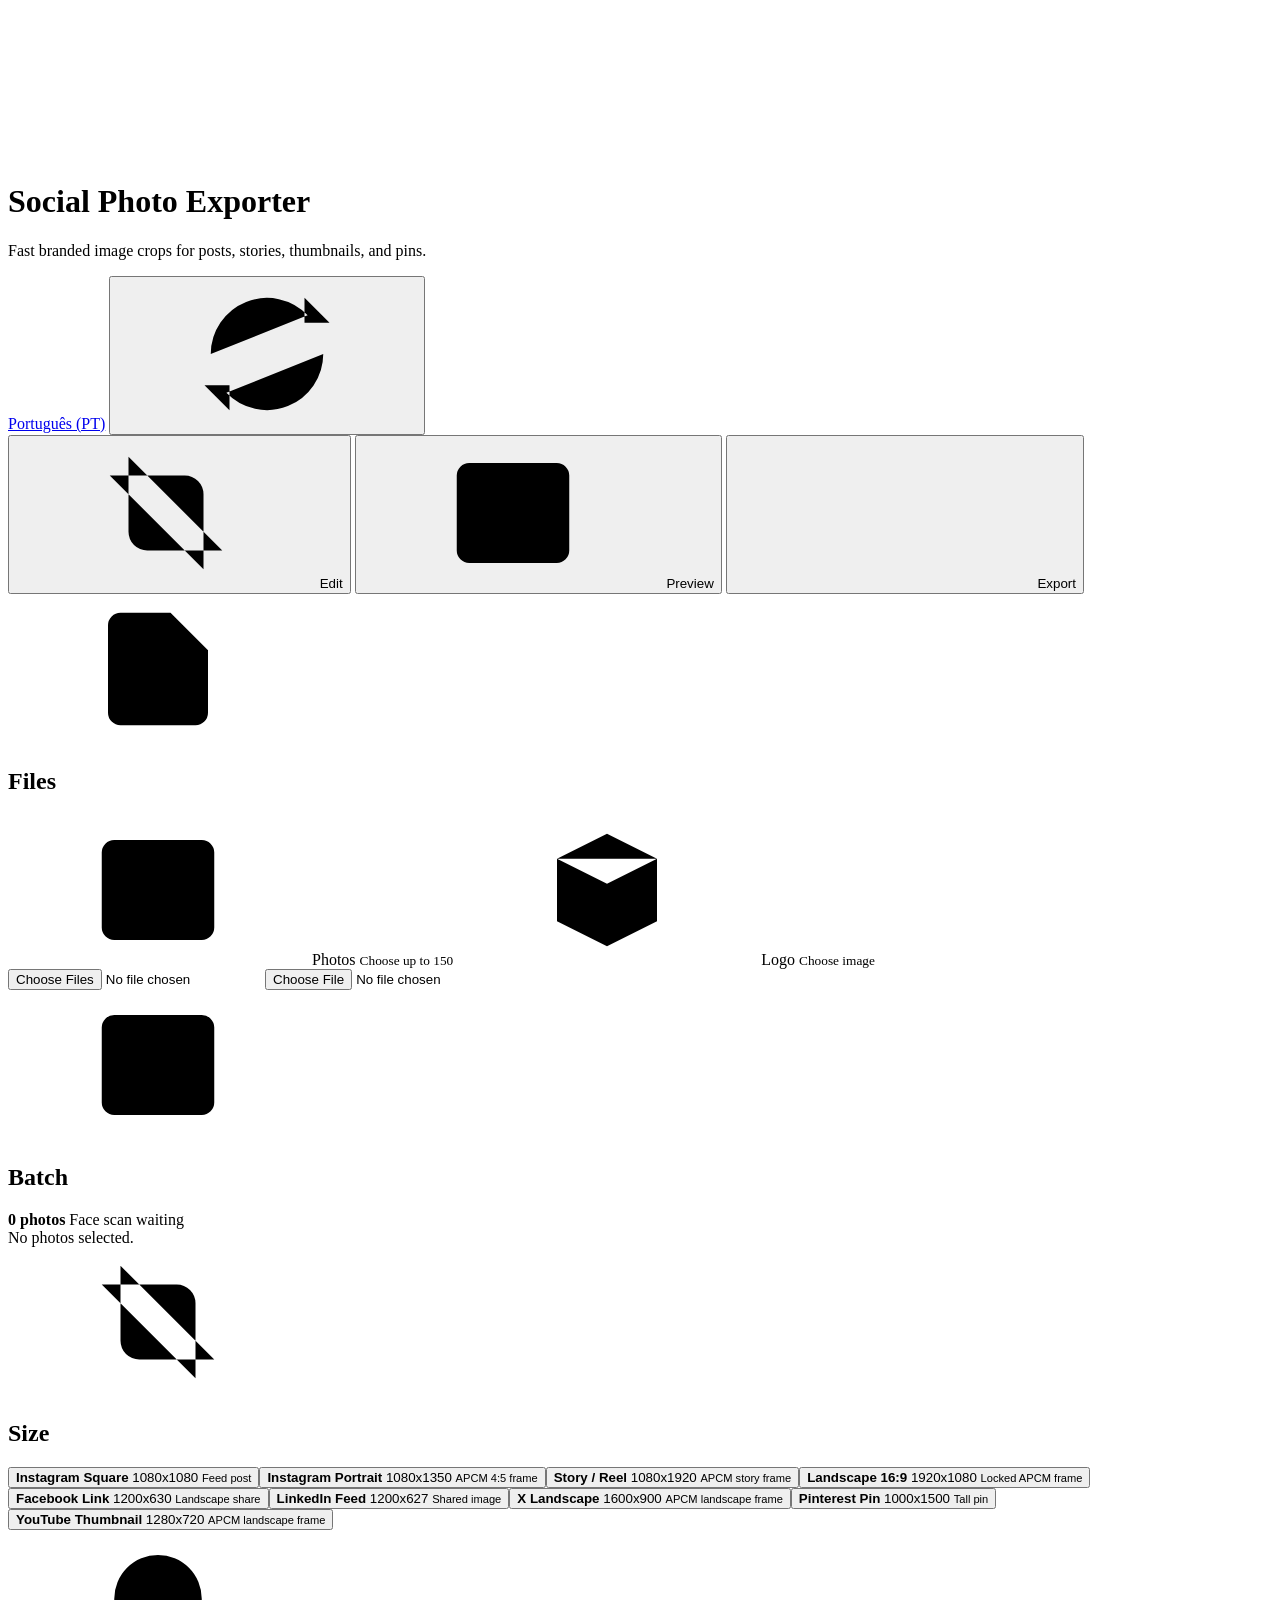
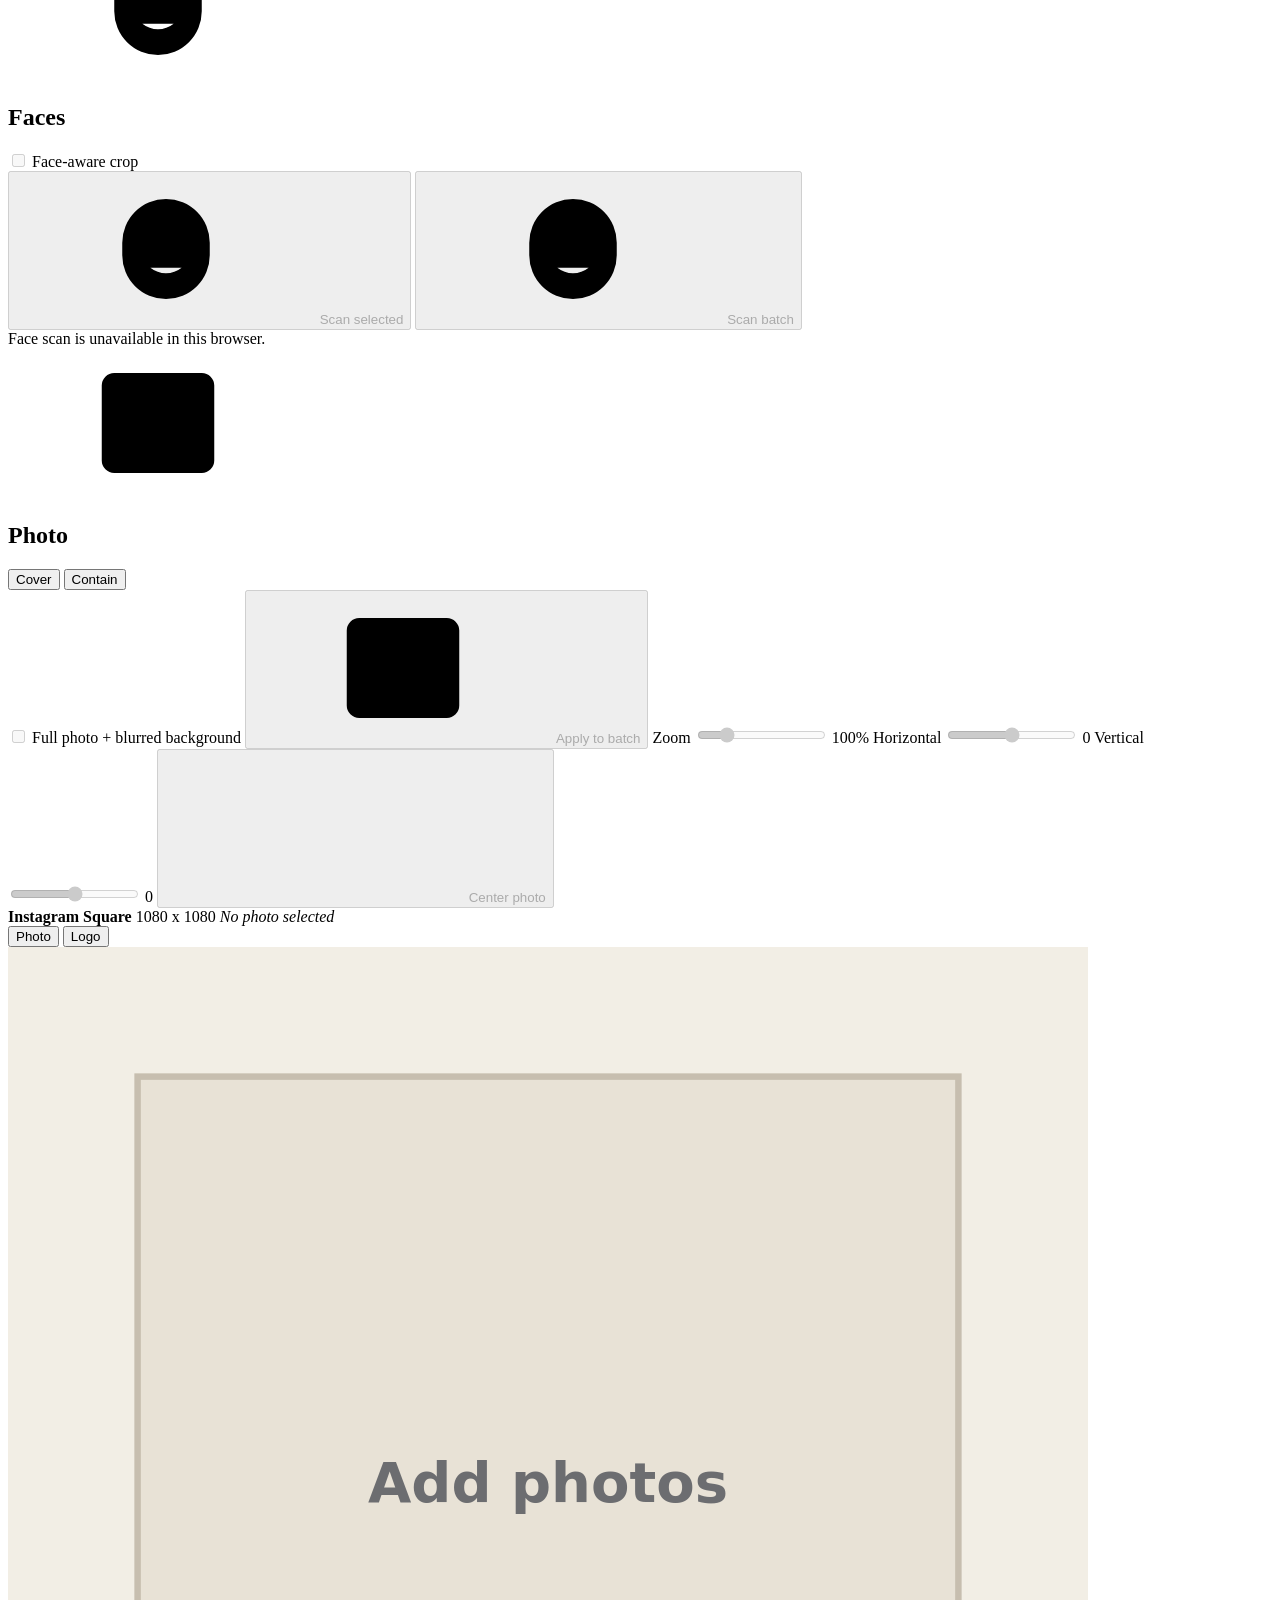
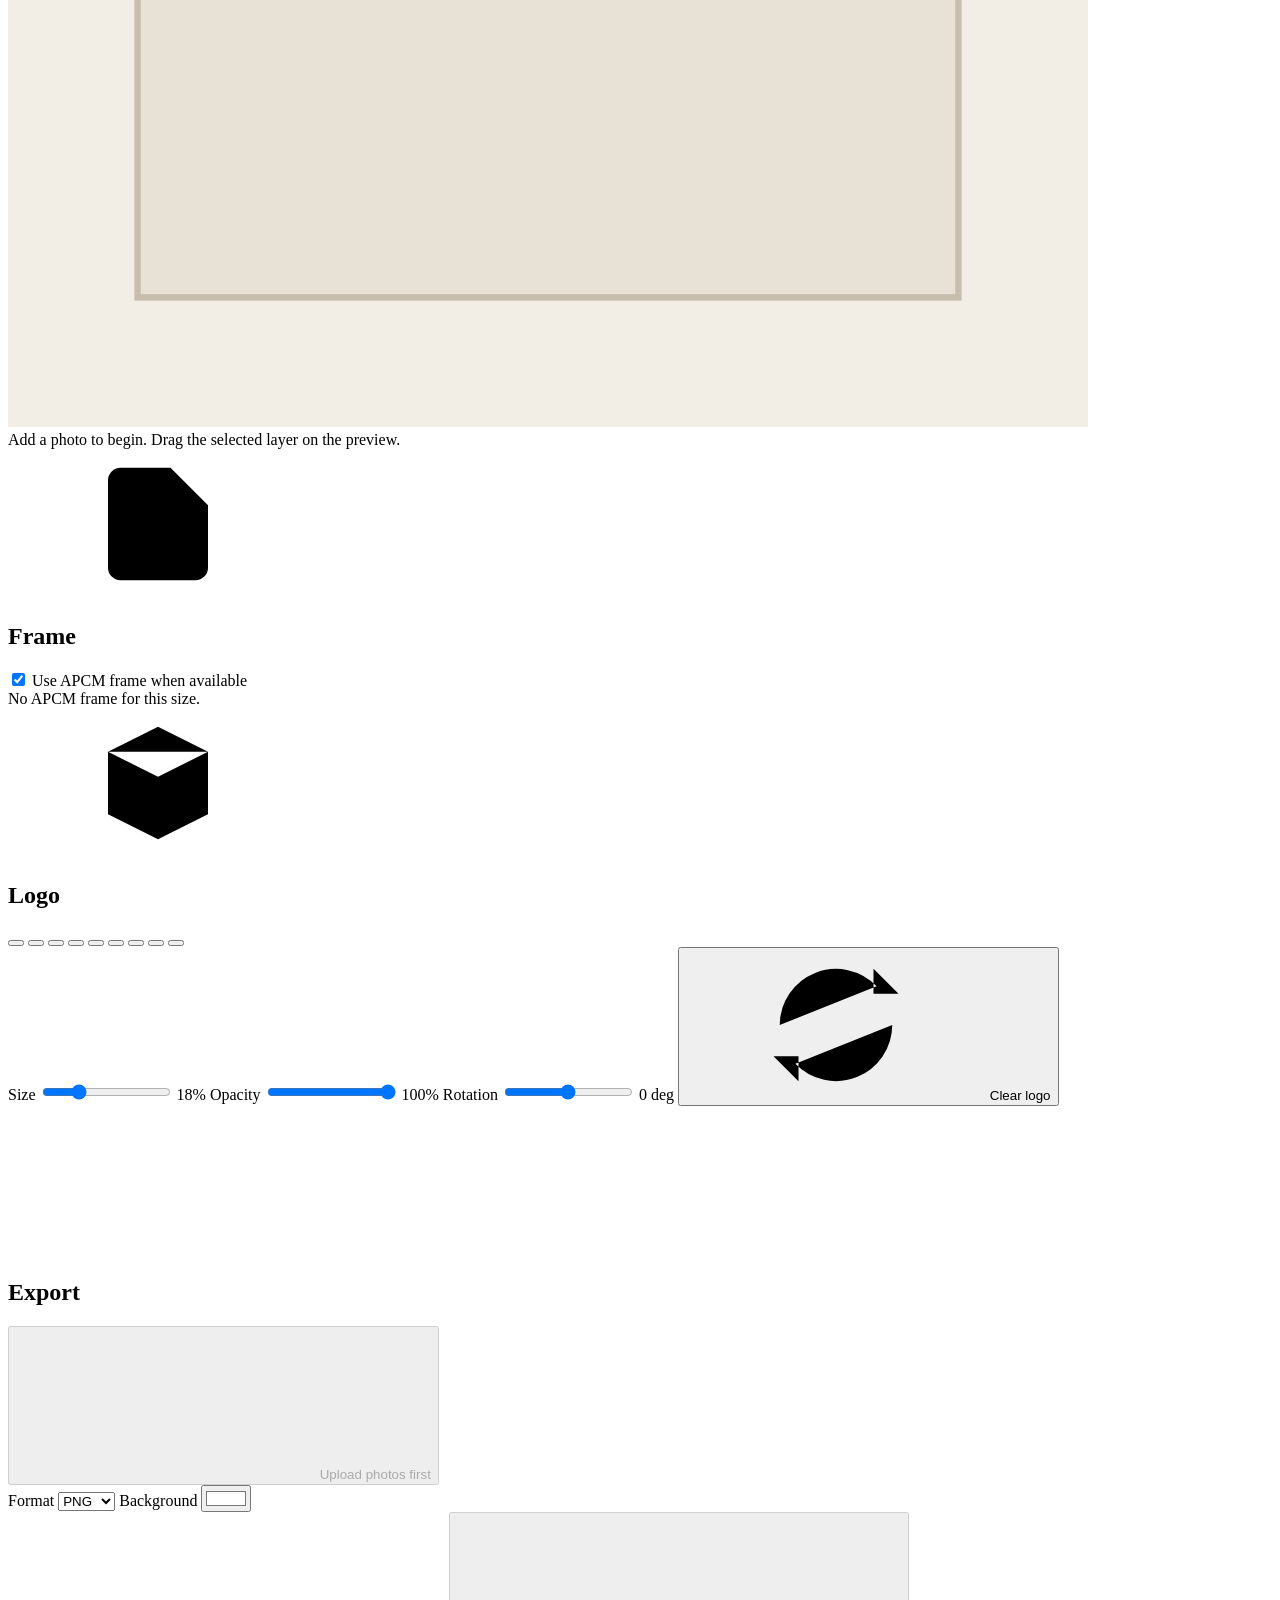
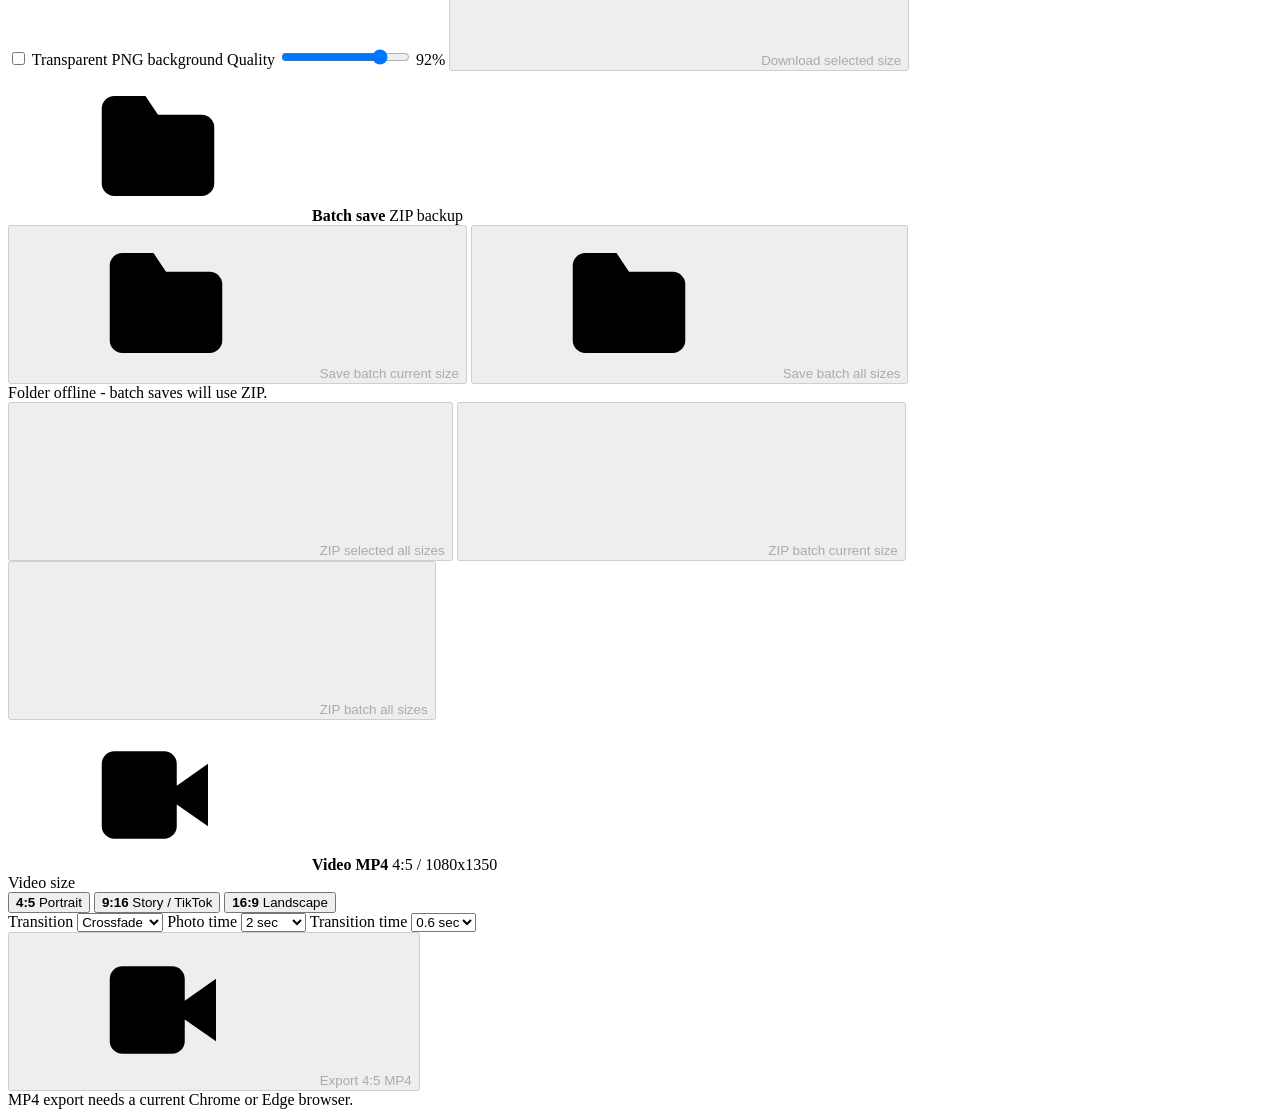
==== index.html @ b271eb63 "Add full-photo blurred backgrounds for images and videos" ====
<!doctype html>
<html lang="en">
  <head>
    <meta charset="utf-8">
    <meta name="viewport" content="width=device-width, initial-scale=1">
    <meta name="theme-color" content="#4a2f58">
    <meta name="apple-mobile-web-app-capable" content="yes">
    <meta name="apple-mobile-web-app-status-bar-style" content="black-translucent">
    <title>Social Photo Exporter</title>
    <link rel="manifest" href="manifest.webmanifest">
    <link rel="icon" href="icons/app-icon.svg" type="image/svg+xml">
    <link rel="apple-touch-icon" href="icons/app-icon-180.png">
    <link rel="stylesheet" href="styles.css">
  </head>
  <body>
    <svg class="sprite" aria-hidden="true">
      <symbol id="icon-image" viewBox="0 0 24 24">
        <path d="M5 4h14a2 2 0 0 1 2 2v12a2 2 0 0 1-2 2H5a2 2 0 0 1-2-2V6a2 2 0 0 1 2-2Zm0 13 4.4-4.4a1.6 1.6 0 0 1 2.2 0L14 15l1.4-1.4a1.6 1.6 0 0 1 2.2 0L21 17M8 9.5h.01"/>
      </symbol>
      <symbol id="icon-logo" viewBox="0 0 24 24">
        <path d="M12 3 4 7v10l8 4 8-4V7l-8-4Zm0 0v8m8-4-8 4-8-4m8 4v10"/>
      </symbol>
      <symbol id="icon-download" viewBox="0 0 24 24">
        <path d="M12 3v12m0 0 5-5m-5 5-5-5M5 21h14"/>
      </symbol>
      <symbol id="icon-folder" viewBox="0 0 24 24">
        <path d="M3 6a2 2 0 0 1 2-2h5l2 3h7a2 2 0 0 1 2 2v9a2 2 0 0 1-2 2H5a2 2 0 0 1-2-2V6Z"/>
      </symbol>
      <symbol id="icon-video" viewBox="0 0 24 24">
        <path d="M15 10.5 20 7v10l-5-3.5M5 5h8a2 2 0 0 1 2 2v10a2 2 0 0 1-2 2H5a2 2 0 0 1-2-2V7a2 2 0 0 1 2-2Z"/>
      </symbol>
      <symbol id="icon-x" viewBox="0 0 24 24">
        <path d="m6 6 12 12M18 6 6 18"/>
      </symbol>
      <symbol id="icon-refresh" viewBox="0 0 24 24">
        <path d="M21 12a9 9 0 0 1-15.5 6.2M3 12A9 9 0 0 1 18.5 5.8M18 3v4h4M6 21v-4H2"/>
      </symbol>
      <symbol id="icon-crop" viewBox="0 0 24 24">
        <path d="M6 3v12a3 3 0 0 0 3 3h12M3 6h12a3 3 0 0 1 3 3v12"/>
      </symbol>
      <symbol id="icon-move" viewBox="0 0 24 24">
        <path d="M12 2v20M12 2 8 6m4-4 4 4M12 22l-4-4m4 4 4-4M2 12h20M2 12l4-4m-4 4 4 4M22 12l-4-4m4 4-4 4"/>
      </symbol>
      <symbol id="icon-file" viewBox="0 0 24 24">
        <path d="M14 3H6a2 2 0 0 0-2 2v14a2 2 0 0 0 2 2h12a2 2 0 0 0 2-2V9l-6-6Zm0 0v6h6"/>
      </symbol>
      <symbol id="icon-face" viewBox="0 0 24 24">
        <path d="M9 10h.01M15 10h.01M9.5 15a4 4 0 0 0 5 0M5 11a7 7 0 0 1 14 0v2a7 7 0 0 1-14 0v-2Zm2-5 1.5 2.5M17 6l-1.5 2.5"/>
      </symbol>
    </svg>

    <main class="app">
      <header class="topbar">
        <div>
          <h1>Social Photo Exporter</h1>
          <p>Fast branded image crops for posts, stories, thumbnails, and pins.</p>
        </div>
        <div class="topbar-actions">
          <a class="language-link" href="pt/" lang="pt-PT" title="Português de Portugal">Português (PT)</a>
          <button class="icon-button" id="installApp" type="button" aria-label="Install app" title="Install app" hidden>
            <svg><use href="#icon-download"></use></svg>
          </button>
          <button class="icon-button" id="resetAll" type="button" aria-label="Reset app" title="Reset app">
            <svg><use href="#icon-refresh"></use></svg>
          </button>
        </div>
      </header>

      <nav class="mobile-nav" aria-label="Mobile workspace" role="tablist">
        <button class="active" data-mobile-view="edit" type="button" role="tab" aria-selected="true" aria-controls="editorPanel">
          <svg><use href="#icon-crop"></use></svg>
          <span>Edit</span>
        </button>
        <button data-mobile-view="preview" type="button" role="tab" aria-selected="false" aria-controls="previewPanel" tabindex="-1">
          <svg><use href="#icon-image"></use></svg>
          <span>Preview</span>
        </button>
        <button data-mobile-view="export" type="button" role="tab" aria-selected="false" aria-controls="exportPanel" tabindex="-1">
          <svg><use href="#icon-download"></use></svg>
          <span>Export</span>
        </button>
      </nav>

      <div class="workspace" data-mobile-view="edit">
        <aside class="panel controls-panel" id="editorPanel" aria-label="Editor controls">
          <section class="control-group">
            <div class="group-title">
              <svg><use href="#icon-file"></use></svg>
              <h2>Files</h2>
            </div>
            <div class="upload-row">
              <label class="file-pick" for="photoInput">
                <svg><use href="#icon-image"></use></svg>
                <span>Photos</span>
                <small id="photoName">Choose up to 150</small>
              </label>
              <label class="file-pick" for="logoInput">
                <svg><use href="#icon-logo"></use></svg>
                <span>Logo</span>
                <small id="logoName">Choose image</small>
              </label>
            </div>
            <input id="photoInput" type="file" accept="image/*" multiple>
            <input id="logoInput" type="file" accept="image/*">
          </section>

          <section class="control-group batch-group">
            <div class="group-title">
              <svg><use href="#icon-image"></use></svg>
              <h2>Batch</h2>
            </div>
            <div class="batch-summary">
              <strong id="batchCount">0 photos</strong>
              <span id="faceSummary">Face scan waiting</span>
            </div>
            <div class="photo-list" id="photoList" aria-label="Selected photos"></div>
          </section>

          <section class="control-group">
            <div class="group-title">
              <svg><use href="#icon-crop"></use></svg>
              <h2>Size</h2>
            </div>
            <div class="preset-list" id="presetList"></div>
          </section>

          <section class="control-group">
            <div class="group-title">
              <svg><use href="#icon-face"></use></svg>
              <h2>Faces</h2>
            </div>
            <label class="check-field">
              <input id="faceAwareCrop" type="checkbox" checked>
              <span>Face-aware crop</span>
            </label>
            <div class="face-actions">
              <button class="secondary-button compact-button" id="scanCurrent" type="button" disabled>
                <svg><use href="#icon-face"></use></svg>
                Scan selected
              </button>
              <button class="secondary-button compact-button" id="scanBatch" type="button" disabled>
                <svg><use href="#icon-face"></use></svg>
                Scan batch
              </button>
            </div>
            <div class="mini-status" id="faceStatus">Preparing face protection...</div>
          </section>

          <section class="control-group">
            <div class="group-title">
              <svg><use href="#icon-image"></use></svg>
              <h2>Photo</h2>
            </div>
            <div class="segmented" role="group" aria-label="Photo fit">
              <button class="segment active" data-fit="cover" type="button">Cover</button>
              <button class="segment" data-fit="contain" type="button">Contain</button>
            </div>
            <label class="check-field">
              <input id="photoBlurBackground" type="checkbox" disabled>
              <span>Full photo + blurred background</span>
            </label>
            <button class="secondary-button compact-button" id="applyPhotoBlurToBatch" type="button" disabled>
              <svg><use href="#icon-image"></use></svg>
              Apply to batch
            </button>
            <label class="range-field">
              <span>Zoom</span>
              <input id="photoZoom" type="range" min="50" max="300" step="1" value="100">
              <output id="photoZoomValue">100%</output>
            </label>
            <label class="range-field">
              <span>Horizontal</span>
              <input id="photoX" type="range" min="-60" max="60" step="1" value="0">
              <output id="photoXValue">0</output>
            </label>
            <label class="range-field">
              <span>Vertical</span>
              <input id="photoY" type="range" min="-60" max="60" step="1" value="0">
              <output id="photoYValue">0</output>
            </label>
            <button class="secondary-button" id="centerPhoto" type="button">
              <svg><use href="#icon-move"></use></svg>
              Center photo
            </button>
          </section>
        </aside>

        <section class="stage" id="previewPanel" aria-label="Image preview">
          <div class="stage-toolbar">
            <div>
              <strong id="activePresetName">Instagram Square</strong>
              <span id="activePresetSize">1080 x 1080</span>
              <em id="activePhotoMeta">No photo selected</em>
            </div>
            <div class="layer-toggle" role="group" aria-label="Drag layer">
              <button class="active" data-layer="photo" type="button">Photo</button>
              <button data-layer="logo" type="button">Logo</button>
            </div>
          </div>

          <div class="canvas-frame">
            <canvas id="previewCanvas" aria-label="Composed social media image preview"></canvas>
          </div>

          <div class="status-line">
            <span id="statusText">Add a photo to begin.</span>
            <span id="cursorHint">Drag the selected layer on the preview.</span>
          </div>
        </section>

        <aside class="panel export-panel" id="exportPanel" aria-label="Logo and export controls">
          <section class="control-group">
            <div class="group-title">
              <svg><use href="#icon-file"></use></svg>
              <h2>Frame</h2>
            </div>
            <label class="check-field">
              <input id="frameEnabled" type="checkbox" checked>
              <span>Use APCM frame when available</span>
            </label>
            <div class="mini-status" id="frameStatus">Loading frames...</div>
          </section>

          <section class="control-group">
            <div class="group-title">
              <svg><use href="#icon-logo"></use></svg>
              <h2>Logo</h2>
            </div>
            <div class="anchor-grid" id="anchorGrid" aria-label="Logo anchor">
              <button data-anchor="tl" type="button" aria-label="Top left"></button>
              <button data-anchor="tc" type="button" aria-label="Top center"></button>
              <button data-anchor="tr" type="button" aria-label="Top right"></button>
              <button data-anchor="cl" type="button" aria-label="Center left"></button>
              <button data-anchor="cc" type="button" aria-label="Center"></button>
              <button data-anchor="cr" type="button" aria-label="Center right"></button>
              <button data-anchor="bl" type="button" aria-label="Bottom left"></button>
              <button data-anchor="bc" type="button" aria-label="Bottom center"></button>
              <button class="active" data-anchor="br" type="button" aria-label="Bottom right"></button>
            </div>
            <label class="range-field">
              <span>Size</span>
              <input id="logoSize" type="range" min="5" max="55" step="1" value="18">
              <output id="logoSizeValue">18%</output>
            </label>
            <label class="range-field">
              <span>Opacity</span>
              <input id="logoOpacity" type="range" min="10" max="100" step="1" value="100">
              <output id="logoOpacityValue">100%</output>
            </label>
            <label class="range-field">
              <span>Rotation</span>
              <input id="logoRotation" type="range" min="-45" max="45" step="1" value="0">
              <output id="logoRotationValue">0 deg</output>
            </label>
            <button class="secondary-button" id="removeLogo" type="button">
              <svg><use href="#icon-refresh"></use></svg>
              Clear logo
            </button>
          </section>

          <section class="control-group">
            <div class="group-title">
              <svg><use href="#icon-download"></use></svg>
              <h2>Export</h2>
            </div>
            <button class="ready-download" id="saveReady" type="button" disabled>
              <svg><use href="#icon-download"></use></svg>
              <span id="saveReadyName">Upload photos first</span>
            </button>
            <div class="format-grid">
              <label>
                <span>Format</span>
                <select id="formatSelect">
                  <option value="png">PNG</option>
                  <option value="jpeg">JPEG</option>
                </select>
              </label>
              <label>
                <span>Background</span>
                <input id="backgroundColor" type="color" value="#ffffff">
              </label>
            </div>
            <label class="check-field">
              <input id="transparentBg" type="checkbox">
              <span>Transparent PNG background</span>
            </label>
            <label class="range-field quality-field">
              <span>Quality</span>
              <input id="jpegQuality" type="range" min="60" max="100" step="1" value="92">
              <output id="jpegQualityValue">92%</output>
            </label>
            <button class="primary-button" id="downloadCurrent" type="button" disabled>
              <svg><use href="#icon-download"></use></svg>
              Download selected size
            </button>
            <div class="folder-export">
              <div class="folder-export-title">
                <svg><use href="#icon-folder"></use></svg>
                <strong>Batch save</strong>
                <span>ZIP backup</span>
              </div>
              <button class="primary-button" id="exportFolderCurrent" type="button" disabled>
                <svg><use href="#icon-folder"></use></svg>
                Save batch current size
              </button>
              <button class="secondary-button" id="exportFolderAll" type="button" disabled>
                <svg><use href="#icon-folder"></use></svg>
                Save batch all sizes
              </button>
              <button class="secondary-button" id="openExportFolder" type="button" hidden>
                <svg><use href="#icon-folder"></use></svg>
                Open exported folder
              </button>
              <div class="mini-status" id="folderExportStatus">Connecting to local folder...</div>
            </div>
            <button class="secondary-button" id="downloadAll" type="button" disabled>
              <svg><use href="#icon-download"></use></svg>
              ZIP selected all sizes
            </button>
            <button class="secondary-button" id="downloadBatchCurrent" type="button" disabled>
              <svg><use href="#icon-download"></use></svg>
              ZIP batch current size
            </button>
            <button class="secondary-button" id="downloadBatchAll" type="button" disabled>
              <svg><use href="#icon-download"></use></svg>
              ZIP batch all sizes
            </button>
            <div class="video-export">
              <div class="video-export-title">
                <svg><use href="#icon-video"></use></svg>
                <strong>Video MP4</strong>
                <span id="videoExportSize">4:5 / 1080x1350</span>
              </div>
              <div class="video-format-field">
                <span>Video size</span>
                <div class="video-format-segmented" role="group" aria-label="Video size">
                  <button class="video-format-button active" data-video-preset="instagram-portrait" type="button" aria-pressed="true">
                    <strong>4:5</strong>
                    <span>Portrait</span>
                  </button>
                  <button class="video-format-button" data-video-preset="story-reel" type="button" aria-pressed="false">
                    <strong>9:16</strong>
                    <span>Story / TikTok</span>
                  </button>
                  <button class="video-format-button" data-video-preset="apcm-16x9" type="button" aria-pressed="false">
                    <strong>16:9</strong>
                    <span>Landscape</span>
                  </button>
                </div>
              </div>
              <div class="video-grid">
                <label>
                  <span>Transition</span>
                  <select id="videoTransition">
                    <option value="fade">Crossfade</option>
                    <option value="slide">Slide</option>
                    <option value="zoom">Zoom fade</option>
                  </select>
                </label>
                <label>
                  <span>Photo time</span>
                  <select id="videoPhotoDuration">
                    <option value="1.5">1.5 sec</option>
                    <option value="2" selected>2 sec</option>
                    <option value="3">3 sec</option>
                    <option value="4">4 sec</option>
                  </select>
                </label>
                <label>
                  <span>Transition time</span>
                  <select id="videoTransitionDuration">
                    <option value="0.4">0.4 sec</option>
                    <option value="0.6" selected>0.6 sec</option>
                    <option value="1">1 sec</option>
                  </select>
                </label>
              </div>
              <button class="primary-button" id="exportVideo" type="button" disabled>
                <svg><use href="#icon-video"></use></svg>
                <span id="videoExportButtonText">Export 4:5 MP4</span>
              </button>
              <button class="secondary-button" id="cancelVideo" type="button" hidden>
                <svg><use href="#icon-x"></use></svg>
                Cancel video
              </button>
              <progress id="videoProgress" max="100" value="0" hidden></progress>
              <div class="mini-status" id="videoStatus">Checking MP4 support...</div>
            </div>
          </section>
        </aside>
      </div>
    </main>

    <script src="vendor/tracking/tracking-min.js"></script>
    <script src="vendor/tracking/data/face-min.js"></script>
    <script src="vendor/mp4-muxer/mp4-muxer.js"></script>
    <script src="pwa.js"></script>
    <script src="app.js?v=20261003-blur"></script>
  </body>
</html>
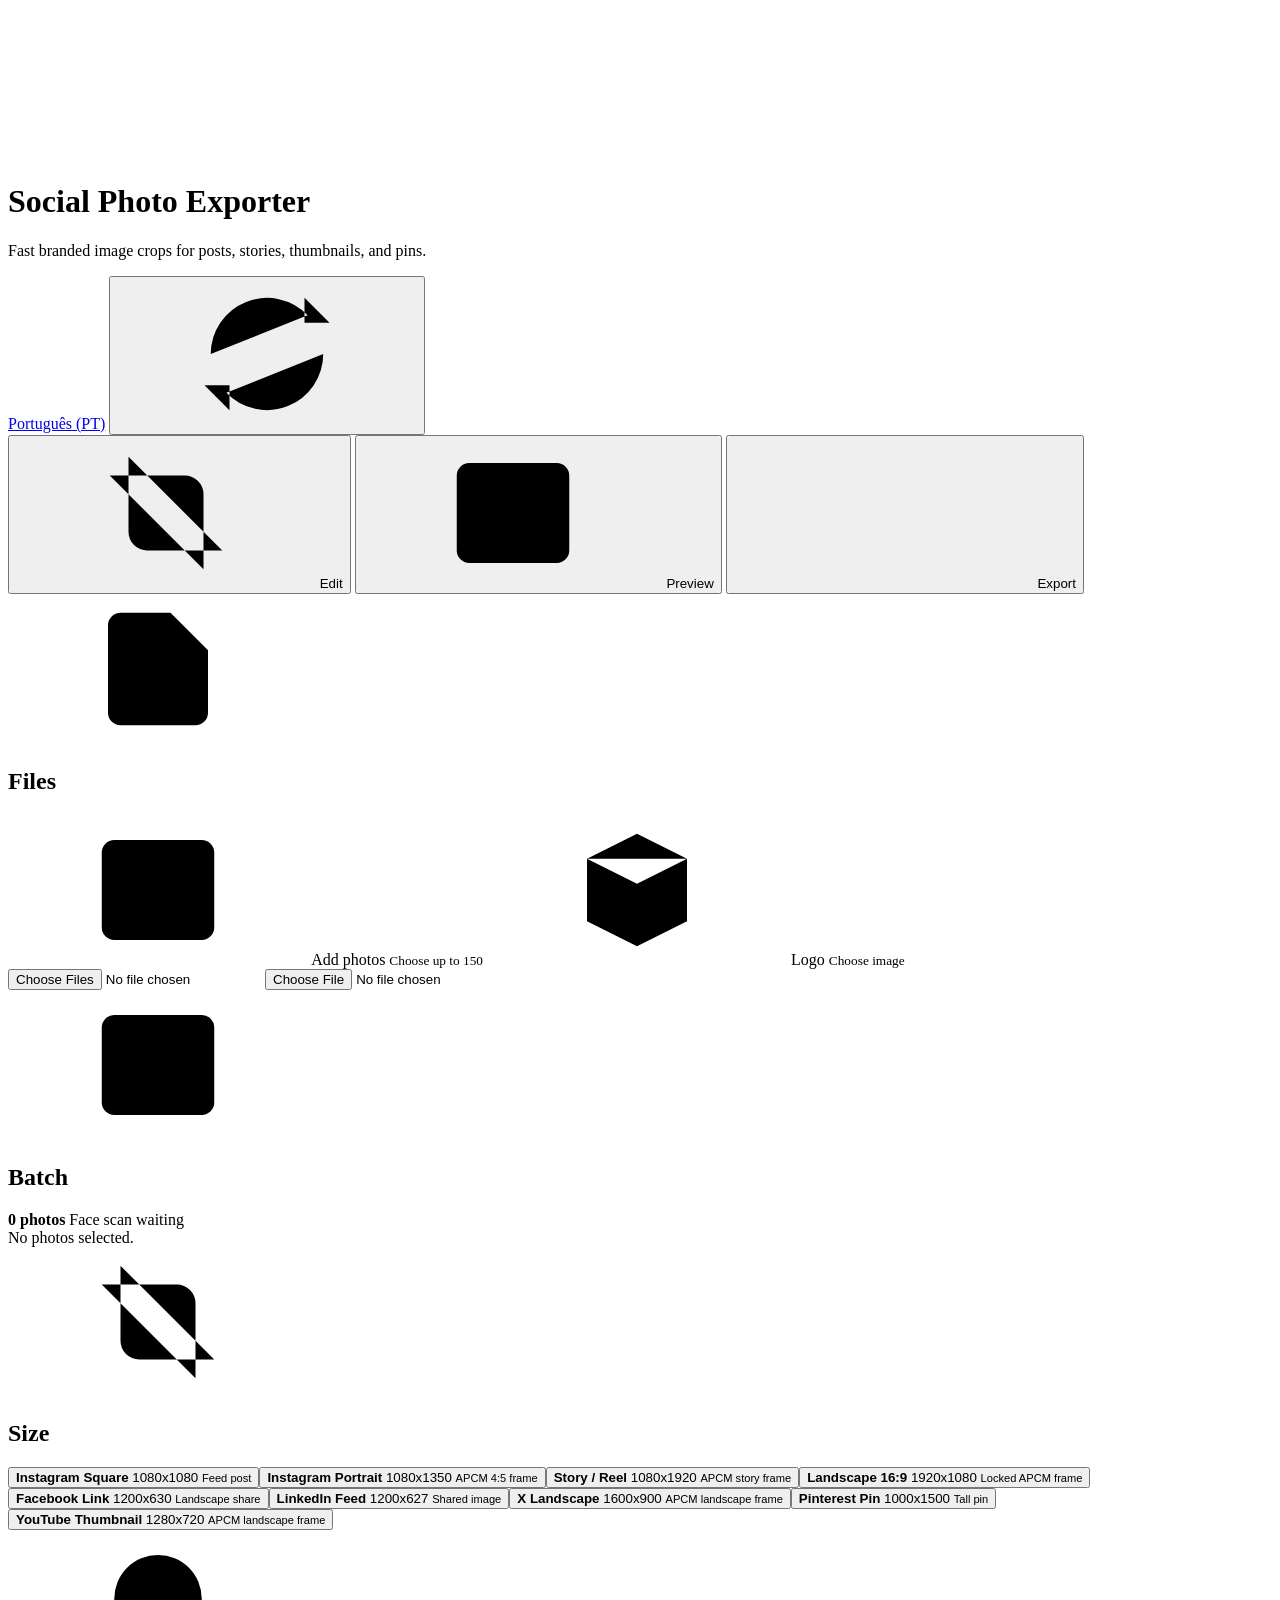
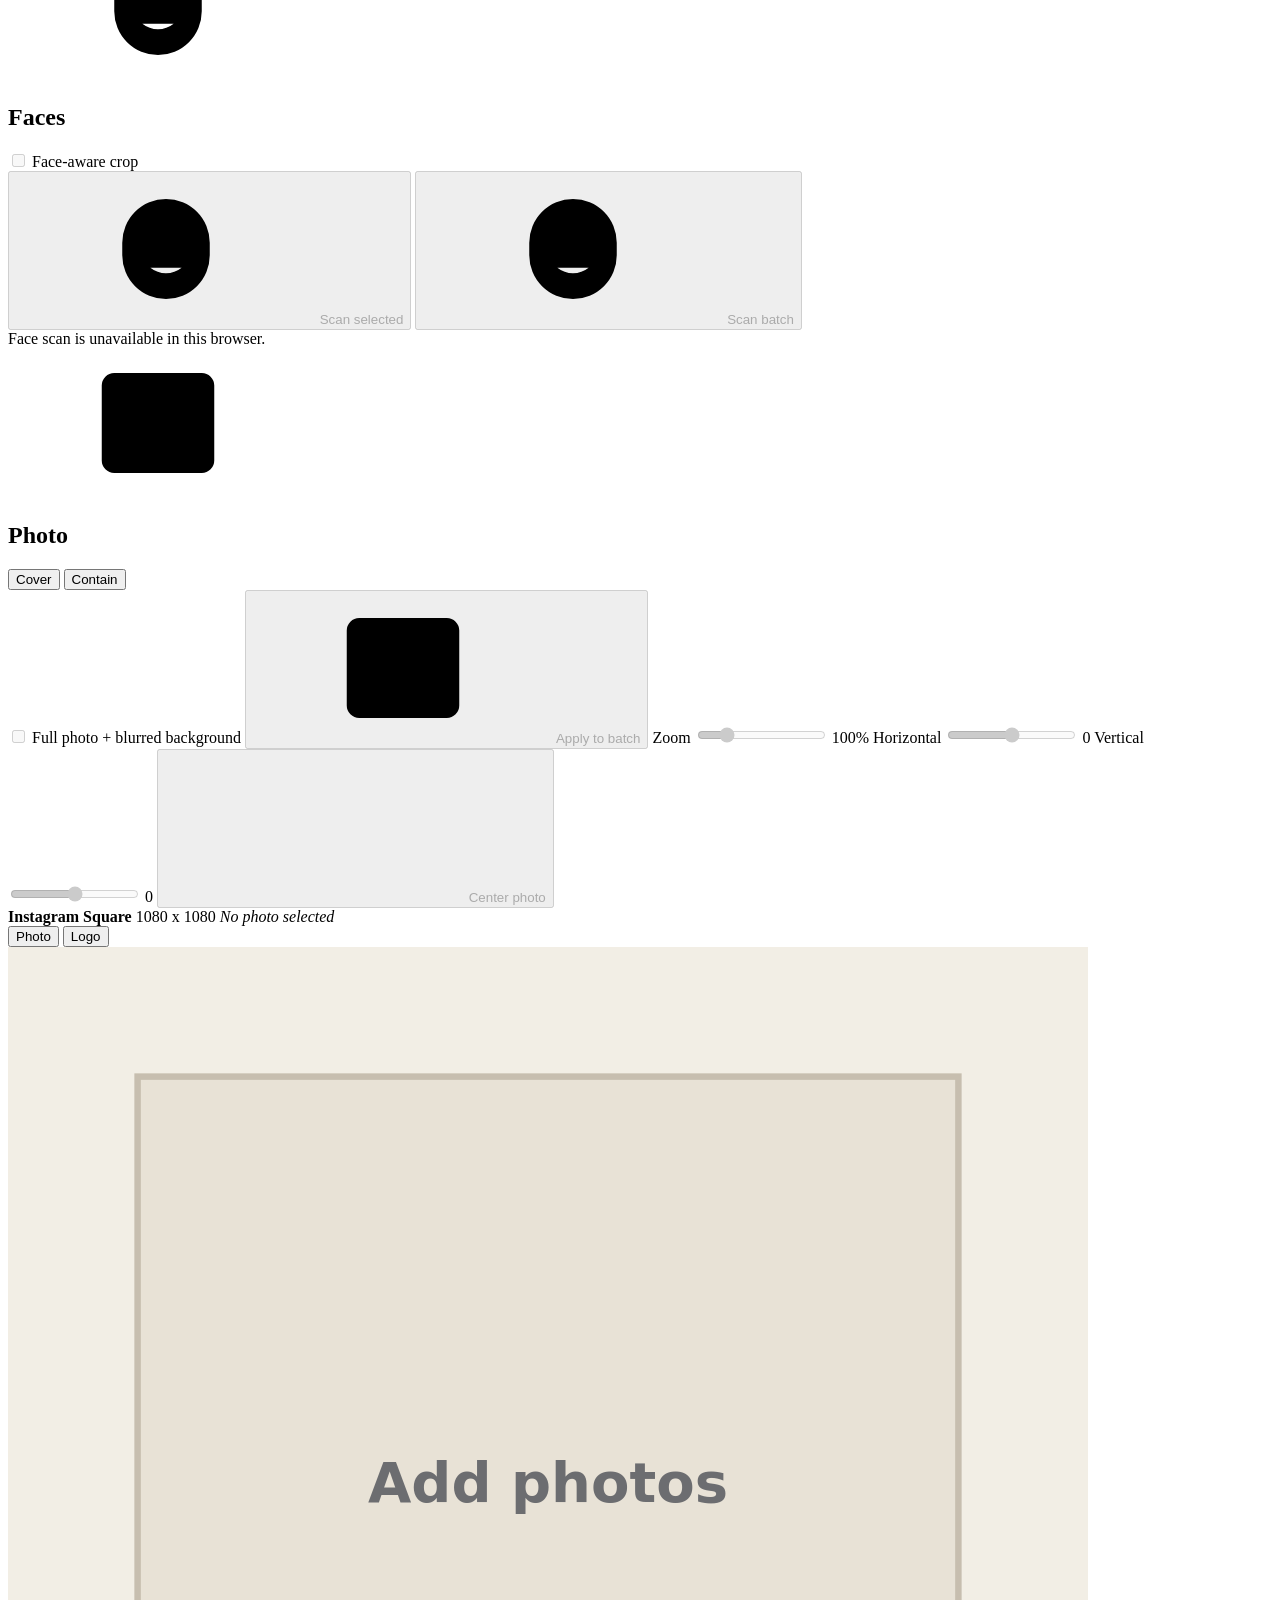
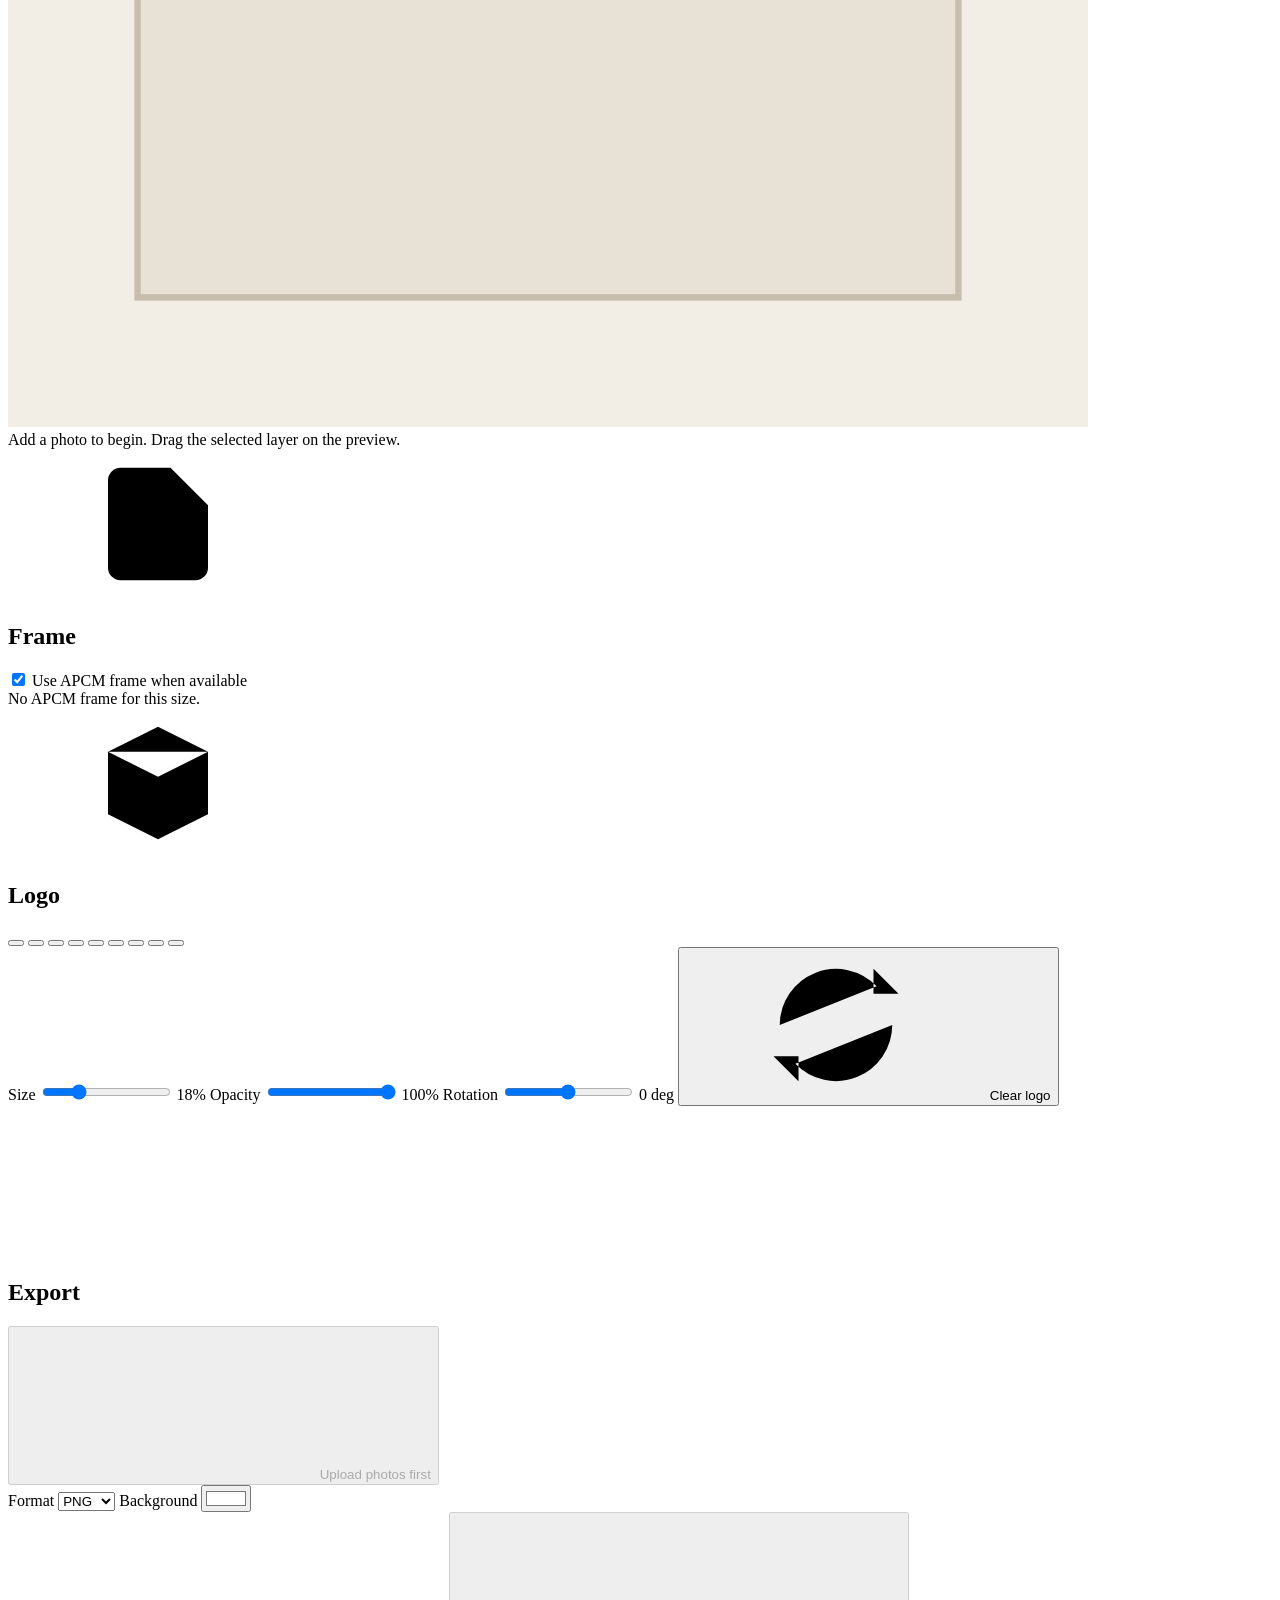
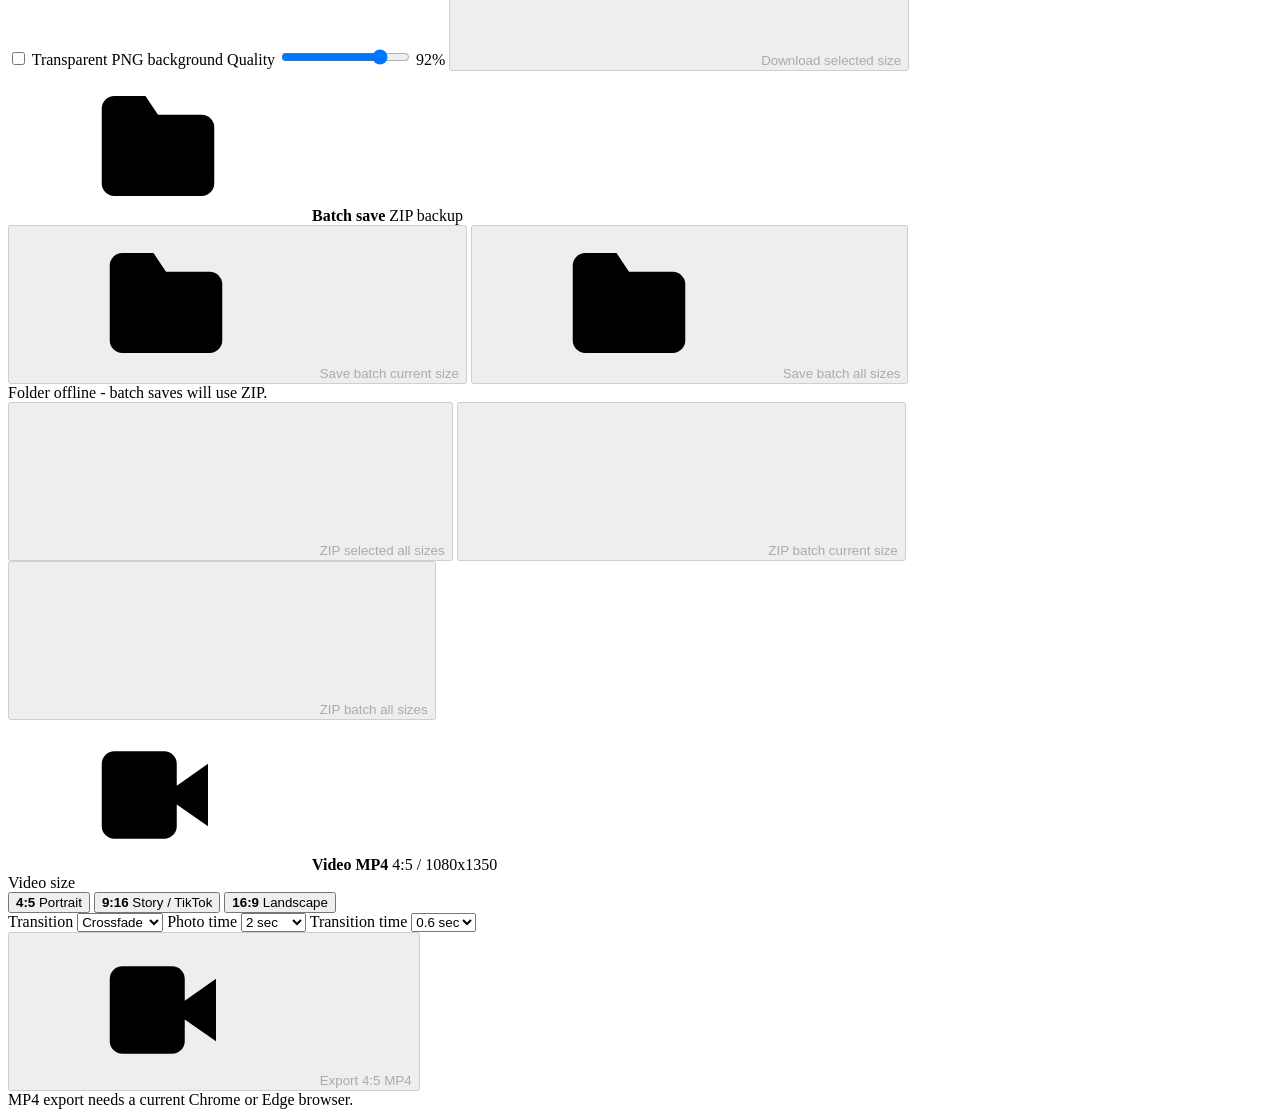
==== commit 0ea793fe: "Append new photo uploads while preserving the existing batch" ====
--- a/index.html
+++ b/index.html
@@ -91,7 +91,7 @@
             <div class="upload-row">
               <label class="file-pick" for="photoInput">
                 <svg><use href="#icon-image"></use></svg>
-                <span>Photos</span>
+                <span>Add photos</span>
                 <small id="photoName">Choose up to 150</small>
               </label>
               <label class="file-pick" for="logoInput">
@@ -395,6 +395,6 @@
     <script src="vendor/tracking/data/face-min.js"></script>
     <script src="vendor/mp4-muxer/mp4-muxer.js"></script>
     <script src="pwa.js"></script>
-    <script src="app.js?v=20261003-blur"></script>
+    <script src="app.js?v=20261003-add-photos"></script>
   </body>
 </html>
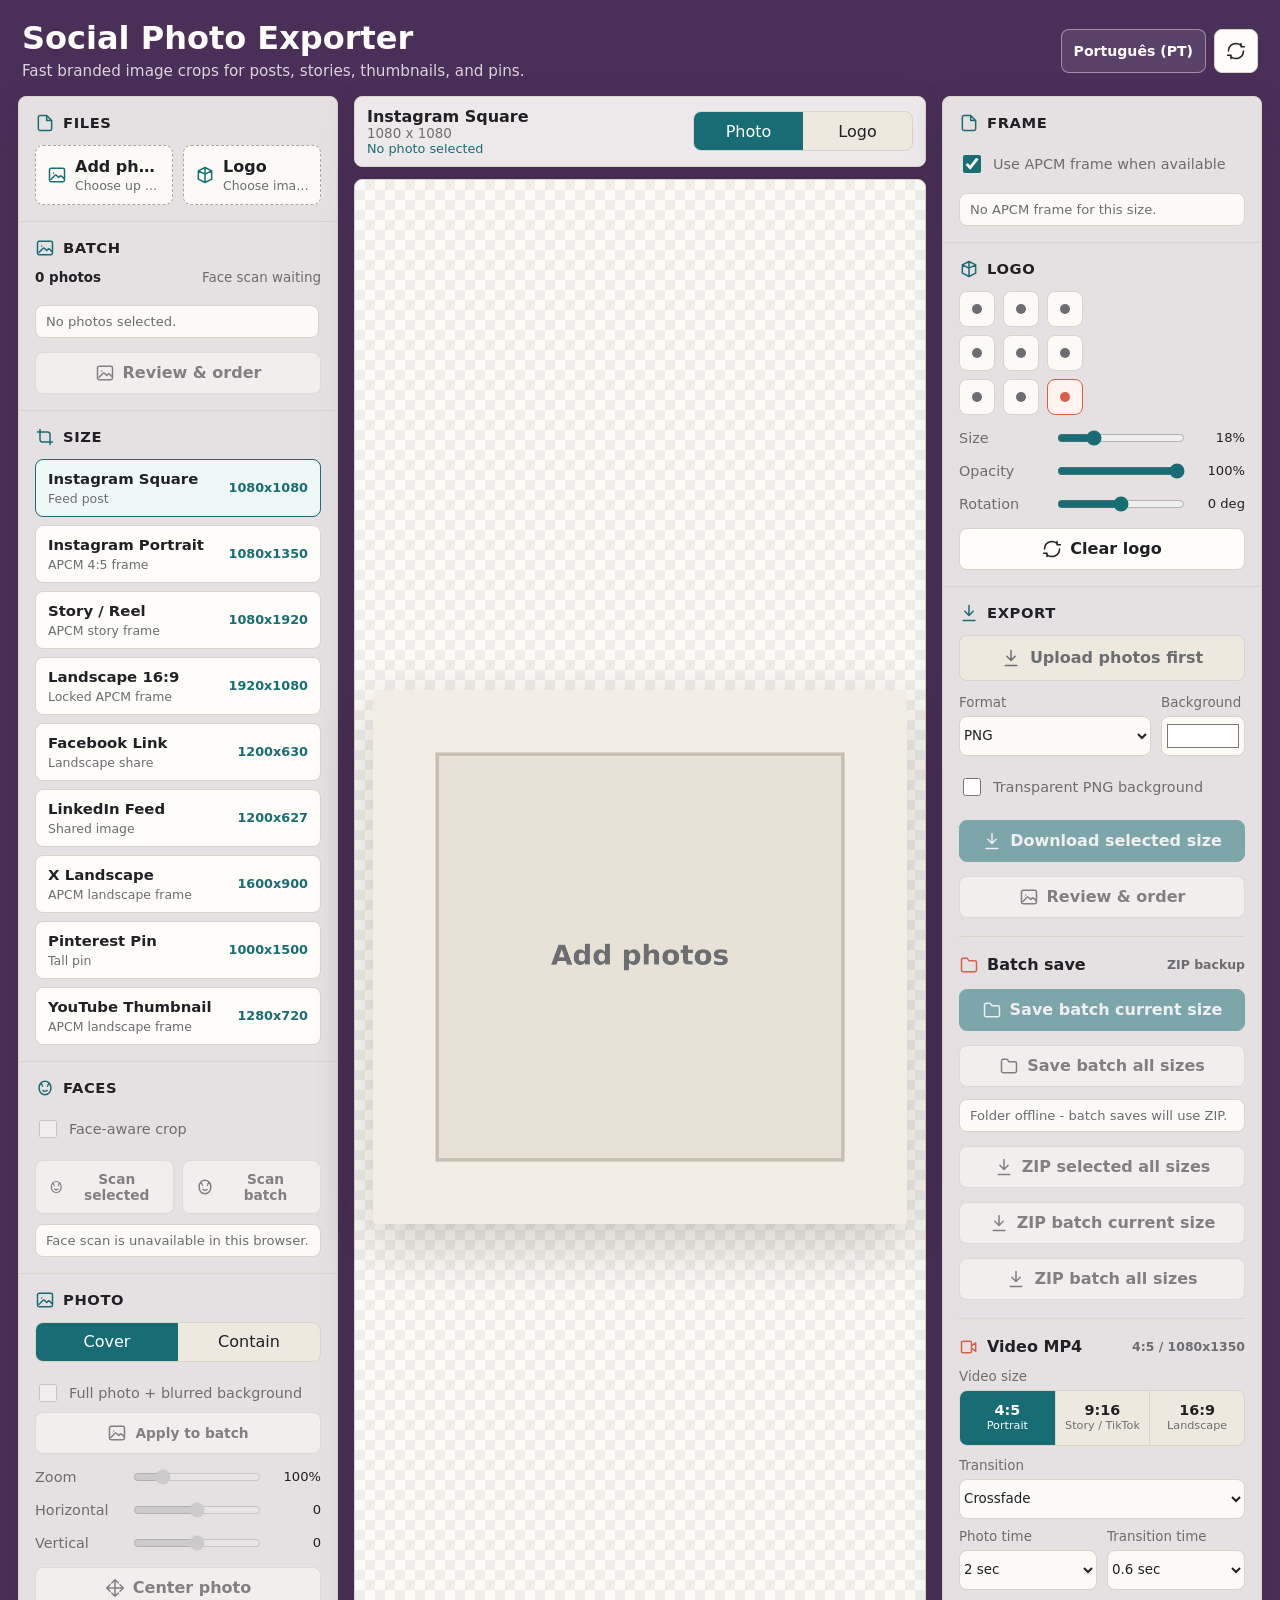
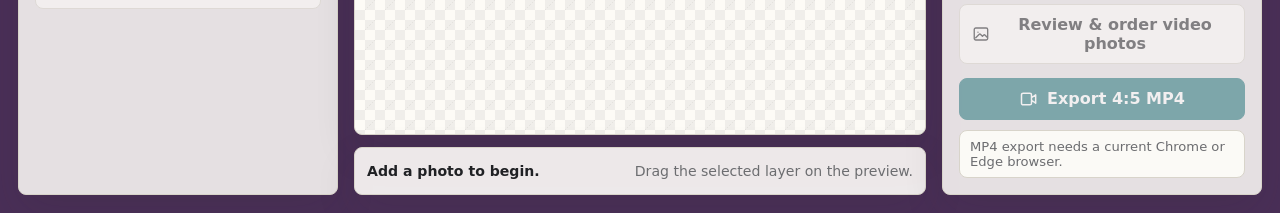
==== commit d9cc72ed: "Add batch photo gallery and ordering for image and video exports" ====
--- a/index.html
+++ b/index.html
@@ -10,7 +10,7 @@
     <link rel="manifest" href="manifest.webmanifest">
     <link rel="icon" href="icons/app-icon.svg" type="image/svg+xml">
     <link rel="apple-touch-icon" href="icons/app-icon-180.png">
-    <link rel="stylesheet" href="styles.css">
+    <link rel="stylesheet" href="styles.css?v=20261003-photo-order">
   </head>
   <body>
     <svg class="sprite" aria-hidden="true">
@@ -114,6 +114,10 @@
               <span id="faceSummary">Face scan waiting</span>
             </div>
             <div class="photo-list" id="photoList" aria-label="Selected photos"></div>
+            <button class="secondary-button" data-open-photo-order type="button" disabled>
+              <svg><use href="#icon-image"></use></svg>
+              Review &amp; order
+            </button>
           </section>
 
           <section class="control-group">
@@ -292,6 +296,10 @@
             <button class="primary-button" id="downloadCurrent" type="button" disabled>
               <svg><use href="#icon-download"></use></svg>
               Download selected size
+            </button>
+            <button class="secondary-button" data-open-photo-order type="button" disabled>
+              <svg><use href="#icon-image"></use></svg>
+              Review &amp; order
             </button>
             <div class="folder-export">
               <div class="folder-export-title">
@@ -375,6 +383,10 @@
                   </select>
                 </label>
               </div>
+              <button class="secondary-button" data-open-photo-order data-order-preview-mode="video" type="button" disabled>
+                <svg><use href="#icon-image"></use></svg>
+                Review &amp; order video photos
+              </button>
               <button class="primary-button" id="exportVideo" type="button" disabled>
                 <svg><use href="#icon-video"></use></svg>
                 <span id="videoExportButtonText">Export 4:5 MP4</span>
@@ -395,6 +407,35 @@
     <script src="vendor/tracking/data/face-min.js"></script>
     <script src="vendor/mp4-muxer/mp4-muxer.js"></script>
     <script src="pwa.js"></script>
-    <script src="app.js?v=20261003-add-photos"></script>
+    <dialog id="photoOrderDialog" class="photo-order-dialog" aria-labelledby="photoOrderTitle">
+      <header class="photo-order-header">
+        <div><h2 id="photoOrderTitle">Review &amp; order photos</h2><span id="photoOrderCount"></span></div>
+        <button class="icon-button" id="closePhotoOrder" type="button" title="Close" aria-label="Close">
+          <svg><use href="#icon-x"></use></svg>
+        </button>
+      </header>
+      <div class="photo-order-layout">
+        <ol id="photoOrderGrid" class="photo-order-grid" aria-label="Photo order"></ol>
+        <section class="photo-order-preview" aria-label="Selected photo preview">
+          <div class="segmented" role="group" aria-label="Preview format">
+            <button class="segment" data-order-preview="photo" type="button" aria-pressed="true">Photo</button>
+            <button class="segment" data-order-preview="video" type="button" aria-pressed="false">Video</button>
+          </div>
+          <div class="photo-order-preview-surface"><canvas id="photoOrderCanvas" aria-label="Export preview"></canvas></div>
+          <div class="photo-order-selection"><strong id="photoOrderName"></strong><span id="photoOrderSize"></span></div>
+          <div class="photo-order-move">
+            <button class="icon-button" id="movePhotoEarlier" type="button" title="Move earlier" aria-label="Move earlier">&#8592;</button>
+            <button class="icon-button" id="movePhotoLater" type="button" title="Move later" aria-label="Move later">&#8594;</button>
+            <label for="photoOrderPosition">Position</label>
+            <input id="photoOrderPosition" type="number" min="1" max="150" step="1" value="1" required>
+            <button class="icon-button" id="movePhotoToPosition" type="button" title="Move to position" aria-label="Move to position">
+              <svg><use href="#icon-move"></use></svg>
+            </button>
+          </div>
+        </section>
+      </div>
+      <footer class="photo-order-footer"><button class="primary-button" id="donePhotoOrder" type="button">Done</button></footer>
+    </dialog>
+    <script src="app.js?v=20261003-photo-order"></script>
   </body>
 </html>
--- a/styles.css
+++ b/styles.css
@@ -0,0 +1,1261 @@
+:root {
+  color-scheme: light;
+  --bg: #4a2f58;
+  --ink: #202124;
+  --muted: #6c6d70;
+  --line: #d8d4ca;
+  --panel: #fffdfa;
+  --panel-2: #ede9df;
+  --accent: #176d73;
+  --accent-2: #d95f43;
+  --accent-3: #e2b84d;
+  --shadow: 0 16px 40px rgba(45, 39, 31, 0.12);
+  --radius: 8px;
+  font-family: Inter, ui-sans-serif, system-ui, -apple-system, BlinkMacSystemFont, "Segoe UI", sans-serif;
+}
+
+* {
+  box-sizing: border-box;
+}
+
+body {
+  min-width: 320px;
+  margin: 0;
+  background: var(--bg);
+  color: var(--ink);
+}
+
+button,
+input,
+select {
+  font: inherit;
+}
+
+button {
+  cursor: pointer;
+}
+
+button:disabled {
+  cursor: not-allowed;
+  opacity: 0.5;
+}
+
+.sprite {
+  display: none;
+}
+
+svg {
+  width: 20px;
+  height: 20px;
+  fill: none;
+  stroke: currentColor;
+  stroke-linecap: round;
+  stroke-linejoin: round;
+  stroke-width: 1.8;
+}
+
+.app {
+  min-height: 100vh;
+  padding: 18px;
+  display: grid;
+  grid-template-rows: auto 1fr;
+  gap: 16px;
+}
+
+.topbar {
+  display: flex;
+  align-items: center;
+  justify-content: space-between;
+  gap: 16px;
+  padding: 4px 4px 0;
+}
+
+.topbar h1 {
+  margin: 0;
+  color: #fffdfa;
+  font-size: 2rem;
+  line-height: 1.05;
+  letter-spacing: 0;
+}
+
+.topbar p {
+  margin: 6px 0 0;
+  color: rgba(255, 253, 250, 0.8);
+  font-size: 0.95rem;
+}
+
+.topbar-actions {
+  display: flex;
+  align-items: center;
+  gap: 8px;
+  flex: 0 0 auto;
+}
+
+.language-link {
+  min-height: 44px;
+  padding: 0 12px;
+  display: inline-flex;
+  align-items: center;
+  border: 1px solid rgba(255, 253, 250, 0.42);
+  border-radius: var(--radius);
+  color: #fffdfa;
+  background: rgba(255, 253, 250, 0.09);
+  font-size: 0.88rem;
+  font-weight: 700;
+  text-decoration: none;
+}
+
+.language-link:hover,
+.language-link:focus-visible {
+  border-color: #fffdfa;
+  background: rgba(255, 253, 250, 0.17);
+}
+
+.topbar .creator-credit {
+  margin-top: 4px;
+  color: rgba(255, 253, 250, 0.72);
+  font-size: 0.78rem;
+}
+
+.creator-credit strong {
+  color: #fffdfa;
+}
+
+.icon-button,
+.primary-button,
+.secondary-button,
+.segment,
+.layer-toggle button,
+.preset-button,
+.anchor-grid button {
+  border: 1px solid var(--line);
+  border-radius: var(--radius);
+  background: var(--panel);
+  color: var(--ink);
+}
+
+.icon-button {
+  width: 44px;
+  height: 44px;
+  display: grid;
+  place-items: center;
+}
+
+.mobile-nav {
+  display: none;
+}
+
+.workspace {
+  min-height: 0;
+  display: grid;
+  grid-template-columns: minmax(250px, 320px) minmax(360px, 1fr) minmax(250px, 320px);
+  gap: 16px;
+  align-items: stretch;
+}
+
+.panel {
+  min-height: 0;
+  overflow: auto;
+  border: 1px solid var(--line);
+  border-radius: var(--radius);
+  background: rgba(255, 253, 250, 0.86);
+  box-shadow: var(--shadow);
+}
+
+.control-group {
+  padding: 16px;
+  border-bottom: 1px solid var(--line);
+}
+
+.control-group:last-child {
+  border-bottom: 0;
+}
+
+.group-title {
+  display: flex;
+  align-items: center;
+  gap: 8px;
+  margin-bottom: 12px;
+  color: var(--accent);
+}
+
+.group-title h2 {
+  margin: 0;
+  color: var(--ink);
+  font-size: 0.92rem;
+  letter-spacing: 0.04em;
+  text-transform: uppercase;
+}
+
+.upload-row {
+  display: grid;
+  grid-template-columns: 1fr 1fr;
+  gap: 10px;
+}
+
+.file-pick {
+  min-width: 0;
+  display: grid;
+  grid-template-columns: auto 1fr;
+  gap: 2px 8px;
+  align-items: center;
+  padding: 11px;
+  border: 1px dashed #aaa69a;
+  border-radius: var(--radius);
+  background: #fbfaf6;
+  cursor: pointer;
+}
+
+.file-pick:hover {
+  border-color: var(--accent);
+  background: #f5fbfb;
+}
+
+.file-pick svg {
+  grid-row: span 2;
+  color: var(--accent);
+}
+
+.file-pick span,
+.file-pick small {
+  overflow: hidden;
+  text-overflow: ellipsis;
+  white-space: nowrap;
+}
+
+.file-pick span {
+  font-weight: 760;
+}
+
+.file-pick small {
+  color: var(--muted);
+  font-size: 0.78rem;
+}
+
+input[type="file"] {
+  position: absolute;
+  width: 1px;
+  height: 1px;
+  opacity: 0;
+  pointer-events: none;
+}
+
+.preset-list {
+  display: grid;
+  gap: 8px;
+}
+
+.preset-button {
+  width: 100%;
+  min-height: 58px;
+  padding: 10px 12px;
+  display: grid;
+  grid-template-columns: 1fr auto;
+  gap: 3px 12px;
+  align-items: center;
+  text-align: left;
+}
+
+.preset-button:hover,
+.preset-button.active {
+  border-color: var(--accent);
+  background: #eef8f7;
+}
+
+.preset-button strong,
+.preset-button span {
+  min-width: 0;
+  overflow-wrap: anywhere;
+}
+
+.preset-button strong {
+  font-size: 0.93rem;
+}
+
+.preset-button small {
+  grid-column: 1 / 2;
+  color: var(--muted);
+  font-size: 0.78rem;
+}
+
+.preset-button span {
+  grid-row: span 2;
+  color: var(--accent);
+  font-size: 0.8rem;
+  font-weight: 760;
+}
+
+.batch-summary {
+  display: grid;
+  grid-template-columns: 1fr auto;
+  gap: 8px;
+  align-items: center;
+  margin-bottom: 10px;
+  color: var(--muted);
+  font-size: 0.84rem;
+}
+
+.batch-summary strong {
+  min-width: 0;
+  color: var(--ink);
+  overflow-wrap: anywhere;
+}
+
+.batch-summary span {
+  text-align: right;
+}
+
+.photo-list {
+  max-height: 260px;
+  overflow: auto;
+  display: grid;
+  gap: 8px;
+  padding-right: 2px;
+}
+
+.photo-item {
+  width: 100%;
+  min-height: 58px;
+  display: grid;
+  grid-template-columns: 46px 1fr auto;
+  gap: 10px;
+  align-items: center;
+  padding: 7px;
+  border: 1px solid var(--line);
+  border-radius: var(--radius);
+  background: #fbfaf6;
+  text-align: left;
+}
+
+.photo-item:hover,
+.photo-item.active {
+  border-color: var(--accent);
+  background: #eef8f7;
+}
+
+.photo-thumb {
+  width: 46px;
+  height: 46px;
+  overflow: hidden;
+  border-radius: 6px;
+  background: var(--panel-2);
+}
+
+.photo-thumb img {
+  width: 100%;
+  height: 100%;
+  object-fit: cover;
+  display: block;
+}
+
+.photo-main {
+  min-width: 0;
+  display: grid;
+  gap: 2px;
+}
+
+.photo-main strong,
+.photo-main small,
+.face-pill {
+  overflow: hidden;
+  text-overflow: ellipsis;
+  white-space: nowrap;
+}
+
+.photo-main strong {
+  font-size: 0.86rem;
+}
+
+.photo-main small {
+  color: var(--muted);
+  font-size: 0.76rem;
+}
+
+.face-pill {
+  max-width: 82px;
+  padding: 4px 6px;
+  border-radius: 999px;
+  background: #ece7dd;
+  color: var(--muted);
+  font-size: 0.72rem;
+  font-weight: 760;
+  text-align: center;
+}
+
+.face-pill.detected {
+  background: #e7f3ef;
+  color: var(--accent);
+}
+
+.face-pill.none,
+.face-pill.error {
+  background: #fff0ea;
+  color: var(--accent-2);
+}
+
+.face-actions {
+  display: grid;
+  grid-template-columns: 1fr 1fr;
+  gap: 8px;
+  margin-top: 12px;
+}
+
+.mini-status {
+  min-height: 32px;
+  margin-top: 10px;
+  padding: 8px 10px;
+  border: 1px solid var(--line);
+  border-radius: var(--radius);
+  background: #fbfaf6;
+  color: var(--muted);
+  font-size: 0.82rem;
+}
+
+.segmented,
+.layer-toggle {
+  display: grid;
+  grid-template-columns: 1fr 1fr;
+  border: 1px solid var(--line);
+  border-radius: var(--radius);
+  overflow: hidden;
+  background: var(--panel-2);
+}
+
+.segment,
+.layer-toggle button {
+  min-height: 38px;
+  border: 0;
+  border-radius: 0;
+  background: transparent;
+}
+
+.segment.active,
+.layer-toggle button.active {
+  background: var(--accent);
+  color: white;
+}
+
+.range-field {
+  display: grid;
+  grid-template-columns: 86px 1fr 52px;
+  gap: 10px;
+  align-items: center;
+  margin-top: 13px;
+  color: var(--muted);
+  font-size: 0.9rem;
+}
+
+.range-field output {
+  color: var(--ink);
+  font-size: 0.82rem;
+  text-align: right;
+}
+
+input[type="range"] {
+  width: 100%;
+  accent-color: var(--accent);
+}
+
+.secondary-button,
+.primary-button {
+  min-height: 42px;
+  width: 100%;
+  margin-top: 14px;
+  display: inline-flex;
+  align-items: center;
+  justify-content: center;
+  gap: 8px;
+  padding: 10px 12px;
+  font-weight: 760;
+}
+
+.compact-button {
+  min-height: 38px;
+  margin-top: 0;
+  font-size: 0.86rem;
+}
+
+.primary-button {
+  border-color: var(--accent);
+  background: var(--accent);
+  color: white;
+}
+
+.secondary-button:hover,
+.icon-button:hover {
+  border-color: var(--accent);
+  background: #eef8f7;
+}
+
+.ready-download {
+  position: sticky;
+  top: 0;
+  z-index: 3;
+  width: 100%;
+  min-height: 46px;
+  margin: 0 0 14px;
+  display: inline-flex;
+  align-items: center;
+  justify-content: center;
+  gap: 9px;
+  padding: 12px 16px;
+  overflow: hidden;
+  border: 1px solid var(--accent);
+  border-radius: var(--radius);
+  background: var(--accent);
+  box-shadow: var(--shadow);
+  color: white;
+  font-weight: 780;
+}
+
+.ready-download span {
+  overflow: hidden;
+  text-overflow: ellipsis;
+  white-space: nowrap;
+}
+
+.ready-download:disabled {
+  border-color: var(--line);
+  background: var(--panel-2);
+  box-shadow: none;
+  color: var(--muted);
+  opacity: 1;
+}
+
+.stage {
+  min-height: 0;
+  display: grid;
+  grid-template-rows: auto minmax(280px, 1fr) auto;
+  gap: 12px;
+}
+
+.stage-toolbar,
+.status-line {
+  border: 1px solid var(--line);
+  border-radius: var(--radius);
+  background: rgba(255, 253, 250, 0.9);
+  box-shadow: var(--shadow);
+}
+
+.stage-toolbar {
+  min-height: 58px;
+  padding: 10px 12px;
+  display: flex;
+  align-items: center;
+  justify-content: space-between;
+  gap: 12px;
+}
+
+.stage-toolbar strong,
+.stage-toolbar span,
+.stage-toolbar em {
+  display: block;
+}
+
+.stage-toolbar strong {
+  font-size: 1rem;
+}
+
+.stage-toolbar span {
+  color: var(--muted);
+  font-size: 0.84rem;
+}
+
+.stage-toolbar em {
+  max-width: min(42vw, 520px);
+  color: var(--accent);
+  font-size: 0.8rem;
+  font-style: normal;
+  overflow: hidden;
+  text-overflow: ellipsis;
+  white-space: nowrap;
+}
+
+.layer-toggle {
+  width: min(220px, 44vw);
+  flex: 0 0 auto;
+}
+
+.canvas-frame {
+  min-height: 0;
+  display: grid;
+  place-items: center;
+  padding: 18px;
+  border: 1px solid var(--line);
+  border-radius: var(--radius);
+  background:
+    linear-gradient(45deg, rgba(32, 33, 36, 0.06) 25%, transparent 25%),
+    linear-gradient(-45deg, rgba(32, 33, 36, 0.06) 25%, transparent 25%),
+    linear-gradient(45deg, transparent 75%, rgba(32, 33, 36, 0.06) 75%),
+    linear-gradient(-45deg, transparent 75%, rgba(32, 33, 36, 0.06) 75%),
+    #fdfbf6;
+  background-position: 0 0, 0 10px, 10px -10px, -10px 0;
+  background-size: 20px 20px;
+  box-shadow: var(--shadow);
+}
+
+#previewCanvas {
+  display: block;
+  width: auto;
+  max-width: 100%;
+  max-height: min(72vh, 820px);
+  border-radius: 4px;
+  box-shadow: 0 20px 60px rgba(31, 27, 22, 0.2);
+  touch-action: none;
+  cursor: grab;
+}
+
+#previewCanvas:active {
+  cursor: grabbing;
+}
+
+.status-line {
+  min-height: 48px;
+  padding: 10px 12px;
+  display: flex;
+  align-items: center;
+  justify-content: space-between;
+  gap: 12px;
+  color: var(--muted);
+  font-size: 0.88rem;
+}
+
+#statusText {
+  color: var(--ink);
+  font-weight: 680;
+}
+
+.anchor-grid {
+  width: 132px;
+  display: grid;
+  grid-template-columns: repeat(3, 36px);
+  gap: 8px;
+}
+
+.anchor-grid button {
+  width: 36px;
+  height: 36px;
+  position: relative;
+  background: #fbfaf6;
+}
+
+.anchor-grid button::after {
+  content: "";
+  position: absolute;
+  width: 10px;
+  height: 10px;
+  border-radius: 50%;
+  background: var(--muted);
+  inset: 50% auto auto 50%;
+  transform: translate(-50%, -50%);
+}
+
+.anchor-grid button.active {
+  border-color: var(--accent-2);
+  background: #fff3ef;
+}
+
+.anchor-grid button.active::after {
+  background: var(--accent-2);
+}
+
+.format-grid {
+  display: grid;
+  grid-template-columns: 1fr 84px;
+  gap: 10px;
+}
+
+.format-grid label,
+.video-grid label {
+  display: grid;
+  gap: 6px;
+  color: var(--muted);
+  font-size: 0.84rem;
+}
+
+.folder-export,
+.video-export {
+  margin-top: 18px;
+  padding-top: 18px;
+  border-top: 1px solid var(--line);
+}
+
+.folder-export-title,
+.video-export-title {
+  display: flex;
+  align-items: center;
+  gap: 8px;
+}
+
+.folder-export-title svg,
+.video-export-title svg {
+  color: var(--accent-2);
+}
+
+.folder-export-title span,
+.video-export-title span {
+  margin-left: auto;
+  color: var(--muted);
+  font-size: 0.78rem;
+  font-weight: 720;
+}
+
+.folder-export .mini-status {
+  margin-top: 12px;
+}
+
+.video-format-field {
+  display: grid;
+  gap: 6px;
+  margin-top: 12px;
+  color: var(--muted);
+  font-size: 0.84rem;
+}
+
+.video-format-segmented {
+  display: grid;
+  grid-template-columns: repeat(3, minmax(0, 1fr));
+  border: 1px solid var(--line);
+  border-radius: var(--radius);
+  overflow: hidden;
+  background: var(--panel-2);
+}
+
+.video-format-button {
+  min-width: 0;
+  min-height: 54px;
+  padding: 6px 8px;
+  display: grid;
+  place-content: center;
+  gap: 2px;
+  border: 0;
+  border-radius: 0;
+  background: transparent;
+  color: var(--ink);
+  line-height: 1.15;
+  text-align: center;
+}
+
+.video-format-button + .video-format-button {
+  border-left: 1px solid var(--line);
+}
+
+.video-format-button strong {
+  font-size: 0.9rem;
+}
+
+.video-format-button span {
+  color: var(--muted);
+  font-size: 0.7rem;
+  white-space: normal;
+}
+
+.video-format-button.active {
+  background: var(--accent);
+  color: white;
+}
+
+.video-format-button.active span {
+  color: white;
+}
+
+.video-grid {
+  display: grid;
+  grid-template-columns: 1fr 1fr;
+  gap: 10px;
+  margin-top: 12px;
+}
+
+.video-grid label:first-child {
+  grid-column: 1 / -1;
+}
+
+#cancelVideo {
+  margin-top: 8px;
+}
+
+#videoProgress {
+  width: 100%;
+  height: 10px;
+  margin-top: 12px;
+  accent-color: var(--accent);
+}
+
+[hidden] {
+  display: none !important;
+}
+
+select,
+input[type="color"] {
+  width: 100%;
+  min-height: 40px;
+  border: 1px solid var(--line);
+  border-radius: var(--radius);
+  background: #fbfaf6;
+  color: var(--ink);
+}
+
+input[type="color"] {
+  padding: 3px;
+}
+
+.check-field {
+  min-height: 38px;
+  margin-top: 12px;
+  display: flex;
+  align-items: center;
+  gap: 9px;
+  color: var(--muted);
+  font-size: 0.9rem;
+}
+
+.check-field input {
+  width: 18px;
+  height: 18px;
+  accent-color: var(--accent);
+}
+
+.quality-field.hidden {
+  display: none;
+}
+
+.photo-order-dialog {
+  width: min(1180px, calc(100vw - 32px));
+  height: min(880px, calc(100dvh - 32px));
+  max-width: none;
+  max-height: none;
+  padding: 0;
+  overflow: hidden;
+  border: 1px solid var(--line);
+  border-radius: var(--radius);
+  background: var(--panel);
+  color: var(--ink);
+  box-shadow: var(--shadow);
+}
+
+.photo-order-dialog[open] {
+  display: grid;
+  grid-template-rows: auto minmax(0, 1fr) auto;
+}
+
+.photo-order-dialog::backdrop {
+  background: rgba(24, 19, 29, 0.65);
+}
+
+.photo-order-header {
+  display: flex;
+  align-items: center;
+  justify-content: space-between;
+  gap: 16px;
+  padding: 16px 20px;
+  border-bottom: 1px solid var(--line);
+}
+
+.photo-order-header > div {
+  min-width: 0;
+}
+
+.photo-order-header h2 {
+  margin: 0 0 4px;
+  font-size: 1.15rem;
+  line-height: 1.25;
+  overflow-wrap: anywhere;
+}
+
+.photo-order-header span {
+  font-size: 0.85rem;
+  color: var(--muted);
+}
+
+.photo-order-header .icon-button {
+  flex: 0 0 44px;
+}
+
+.photo-order-layout {
+  display: grid;
+  grid-template-columns: minmax(0, 1fr) minmax(280px, 360px);
+  min-height: 0;
+}
+
+.photo-order-grid {
+  display: grid;
+  grid-template-columns: repeat(auto-fill, minmax(130px, 1fr));
+  gap: 12px;
+  align-content: start;
+  min-height: 0;
+  margin: 0;
+  padding: 16px;
+  overflow: auto;
+  overscroll-behavior: contain;
+  list-style: none;
+}
+
+.photo-order-grid li {
+  min-width: 0;
+}
+
+.photo-order-card {
+  display: grid;
+  grid-template-rows: auto 36px;
+  width: 100%;
+  min-width: 0;
+  padding: 0;
+  overflow: hidden;
+  border: 2px solid var(--line);
+  border-radius: 6px;
+  background: #f1f4f4;
+  color: var(--ink);
+  text-align: left;
+}
+
+.photo-order-card img {
+  display: block;
+  width: 100%;
+  aspect-ratio: 3 / 2;
+  object-fit: contain;
+}
+
+.photo-order-card.active {
+  border-color: var(--accent);
+}
+
+.photo-order-card.active .photo-order-caption {
+  background: #e5f1f1;
+}
+
+.photo-order-card.drop-target {
+  border-color: var(--accent-2);
+}
+
+.photo-order-card.dragging {
+  opacity: 0.45;
+}
+
+.photo-order-caption {
+  display: grid;
+  grid-template-columns: 30px minmax(0, 1fr);
+  align-items: center;
+  gap: 6px;
+  padding: 0 8px;
+  background: white;
+  font-size: 0.75rem;
+}
+
+.photo-order-caption strong {
+  color: var(--accent);
+}
+
+.photo-order-caption span {
+  overflow: hidden;
+  text-overflow: ellipsis;
+  white-space: nowrap;
+}
+
+.photo-order-preview {
+  display: grid;
+  grid-template-rows: auto minmax(0, 1fr) auto auto;
+  gap: 14px;
+  min-width: 0;
+  min-height: 0;
+  padding: 16px;
+  border-left: 1px solid var(--line);
+}
+
+.photo-order-preview-surface {
+  display: grid;
+  place-items: center;
+  min-height: 0;
+  background: #f1f4f4;
+}
+
+#photoOrderCanvas {
+  display: block;
+  width: 100%;
+  height: 100%;
+  min-height: 0;
+  object-fit: contain;
+}
+
+.photo-order-selection {
+  display: grid;
+  gap: 4px;
+  min-width: 0;
+  font-size: 0.85rem;
+}
+
+.photo-order-selection strong {
+  overflow: hidden;
+  text-overflow: ellipsis;
+  white-space: nowrap;
+}
+
+.photo-order-selection span {
+  color: var(--muted);
+  font-size: 0.75rem;
+}
+
+.photo-order-move {
+  display: grid;
+  grid-template-columns: 44px 44px minmax(0, 1fr) 56px 44px;
+  align-items: center;
+  gap: 6px;
+}
+
+.photo-order-move label {
+  text-align: right;
+  font-size: 0.8rem;
+}
+
+.photo-order-move input {
+  width: 56px;
+  min-height: 44px;
+  padding: 4px;
+  border: 1px solid var(--line);
+  border-radius: 6px;
+  text-align: center;
+}
+
+.photo-order-footer {
+  display: flex;
+  justify-content: flex-end;
+  padding: 12px 20px;
+  border-top: 1px solid var(--line);
+}
+
+.photo-order-footer .primary-button {
+  width: 120px;
+  margin: 0;
+}
+
+@media (max-width: 820px) {
+  .photo-order-dialog {
+    width: calc(100vw - 16px);
+    height: calc(100dvh - 16px);
+  }
+
+  .photo-order-header {
+    padding: 12px;
+  }
+
+  .photo-order-layout {
+    grid-template-columns: 1fr;
+    grid-template-rows: minmax(96px, 1fr) auto;
+  }
+
+  .photo-order-grid {
+    grid-template-columns: repeat(auto-fill, minmax(110px, 1fr));
+    gap: 8px;
+    padding: 12px;
+  }
+
+  .photo-order-preview {
+    grid-template-rows: auto auto auto auto;
+    gap: 8px;
+    padding: 12px;
+    border-left: 0;
+    border-top: 1px solid var(--line);
+  }
+
+  .photo-order-preview-surface {
+    height: min(22dvh, 190px);
+  }
+
+  .photo-order-footer {
+    padding: 8px 12px;
+  }
+}
+
+@media (max-width: 820px) and (max-height: 650px) {
+  .photo-order-preview-surface {
+    height: min(16dvh, 96px);
+  }
+}
+
+@media (max-width: 1180px) {
+  .workspace {
+    grid-template-columns: minmax(250px, 300px) minmax(340px, 1fr);
+  }
+
+  .export-panel {
+    grid-column: 1 / -1;
+    display: grid;
+    grid-template-columns: 1fr 1fr;
+  }
+
+  .export-panel .control-group {
+    border-bottom: 0;
+    border-right: 1px solid var(--line);
+  }
+
+  .export-panel .control-group:last-child {
+    border-right: 0;
+  }
+}
+
+@media (max-width: 820px) {
+  .app {
+    height: 100vh;
+    height: 100dvh;
+    min-height: 0;
+    padding:
+      max(10px, env(safe-area-inset-top))
+      max(10px, env(safe-area-inset-right))
+      max(10px, env(safe-area-inset-bottom))
+      max(10px, env(safe-area-inset-left));
+    grid-template-rows: auto auto minmax(0, 1fr);
+    gap: 10px;
+    overflow: hidden;
+  }
+
+  .topbar {
+    align-items: flex-start;
+  }
+
+  .topbar h1 {
+    font-size: 1.55rem;
+  }
+
+  .mobile-nav {
+    min-height: 54px;
+    padding: 4px;
+    display: grid;
+    grid-template-columns: repeat(3, minmax(0, 1fr));
+    gap: 4px;
+    border: 1px solid rgba(255, 253, 250, 0.35);
+    border-radius: var(--radius);
+    background: rgba(255, 253, 250, 0.1);
+  }
+
+  .mobile-nav button {
+    min-width: 0;
+    min-height: 46px;
+    padding: 4px 6px;
+    display: grid;
+    grid-template-rows: 18px 16px;
+    place-items: center;
+    gap: 2px;
+    border: 1px solid transparent;
+    border-radius: 6px;
+    background: transparent;
+    color: rgba(255, 253, 250, 0.78);
+    font-weight: 750;
+  }
+
+  .mobile-nav button svg {
+    width: 18px;
+    height: 18px;
+  }
+
+  .mobile-nav button span {
+    max-width: 100%;
+    overflow: hidden;
+    font-size: 0.72rem;
+    text-overflow: ellipsis;
+    white-space: nowrap;
+  }
+
+  .mobile-nav button.active {
+    border-color: rgba(255, 253, 250, 0.48);
+    background: #fffdfa;
+    color: var(--accent);
+  }
+
+  .workspace {
+    height: 100%;
+    min-height: 0;
+    grid-template-columns: 1fr;
+  }
+
+  .workspace > .controls-panel,
+  .workspace > .stage,
+  .workspace > .export-panel {
+    display: none;
+    height: 100%;
+    min-height: 0;
+  }
+
+  .workspace[data-mobile-view="edit"] > .controls-panel,
+  .workspace[data-mobile-view="export"] > .export-panel {
+    display: block;
+  }
+
+  .workspace[data-mobile-view="preview"] > .stage {
+    display: grid;
+  }
+
+  .controls-panel,
+  .export-panel,
+  .stage {
+    overflow: auto;
+    overscroll-behavior: contain;
+    -webkit-overflow-scrolling: touch;
+  }
+
+  .export-panel .control-group {
+    border-right: 0;
+    border-bottom: 1px solid var(--line);
+  }
+
+  .export-panel .control-group:last-child {
+    border-bottom: 0;
+  }
+
+  .stage-toolbar,
+  .status-line {
+    align-items: stretch;
+    flex-direction: column;
+  }
+
+  .layer-toggle {
+    width: 100%;
+  }
+
+  #previewCanvas {
+    max-height: 62vh;
+  }
+}
+
+@media (max-width: 480px) {
+  .topbar h1 {
+    font-size: 1.25rem;
+  }
+
+  .language-link {
+    min-height: 40px;
+    padding: 0 8px;
+    font-size: 0.78rem;
+  }
+
+  .topbar .icon-button {
+    width: 40px;
+    height: 40px;
+  }
+
+  .upload-row,
+  .format-grid,
+  .video-grid,
+  .face-actions {
+    grid-template-columns: 1fr;
+  }
+
+  .video-grid label:first-child {
+    grid-column: auto;
+  }
+
+  .range-field {
+    grid-template-columns: 1fr 48px;
+  }
+
+  .range-field span {
+    grid-column: 1 / -1;
+  }
+
+  .topbar p,
+  #cursorHint {
+    display: none;
+  }
+
+  .topbar .creator-credit {
+    display: block;
+  }
+}
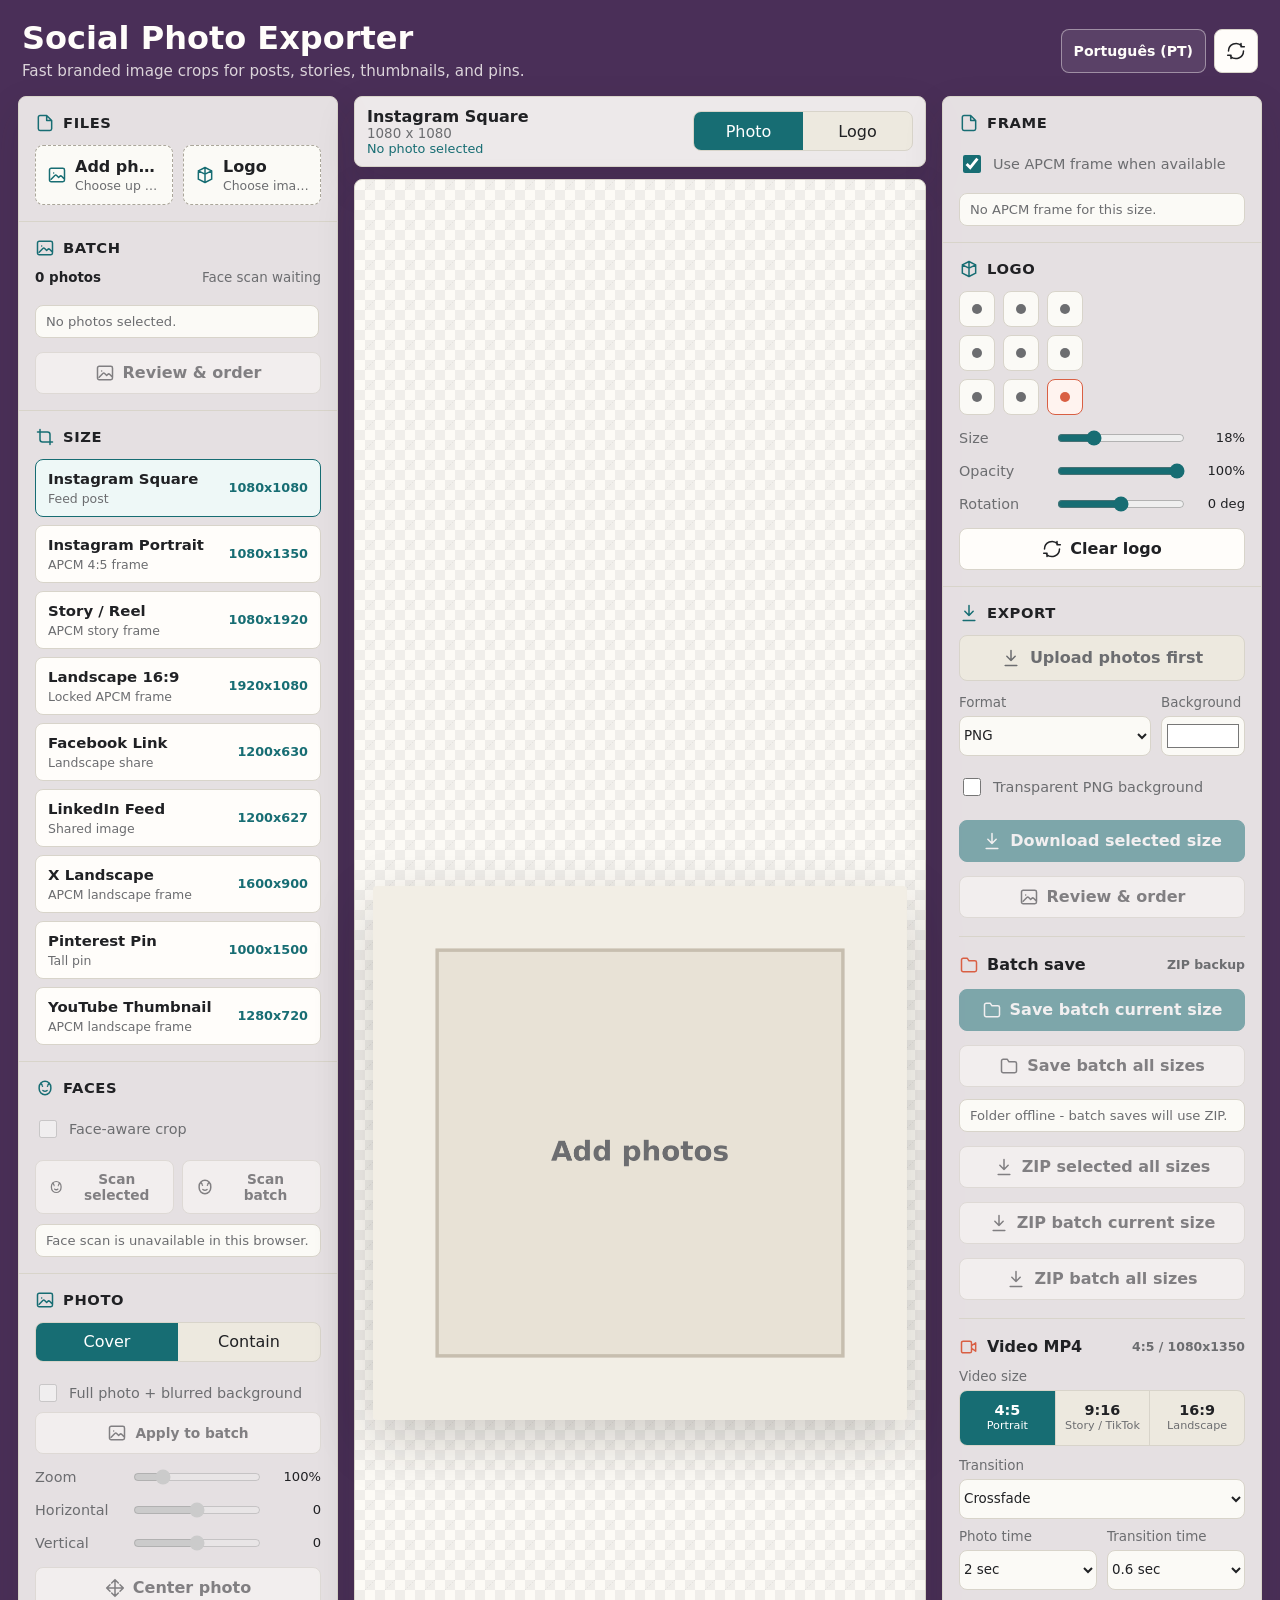
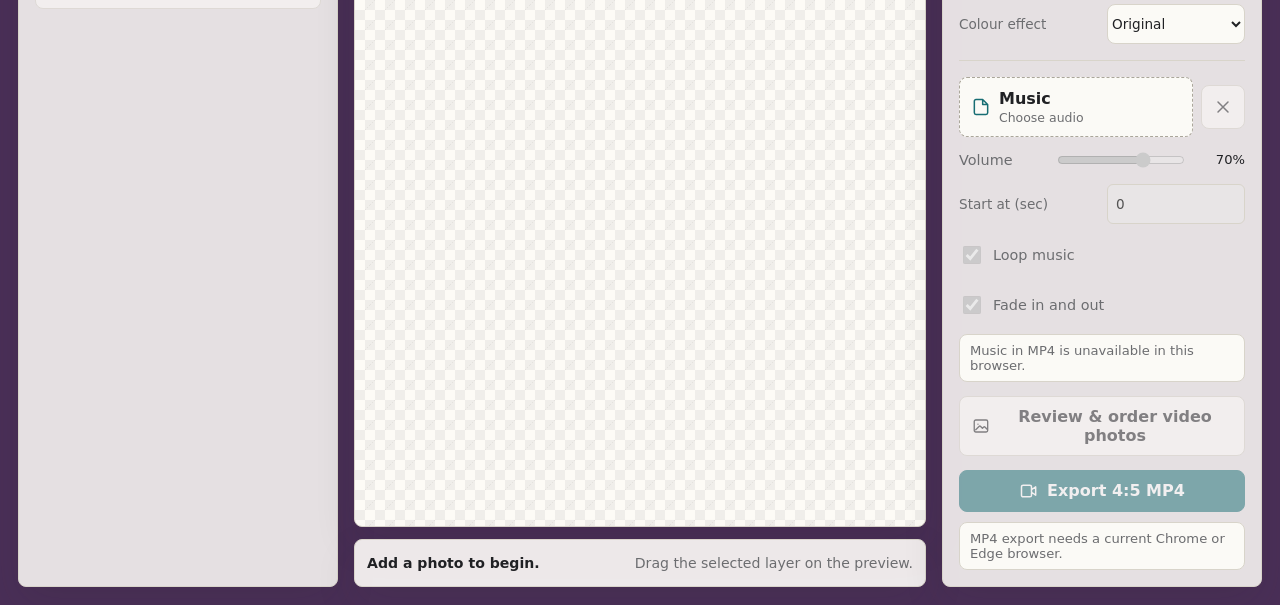
==== commit 9099fda9: "Add music and expanded effects to slideshow video exports" ====
--- a/index.html
+++ b/index.html
@@ -10,7 +10,7 @@
     <link rel="manifest" href="manifest.webmanifest">
     <link rel="icon" href="icons/app-icon.svg" type="image/svg+xml">
     <link rel="apple-touch-icon" href="icons/app-icon-180.png">
-    <link rel="stylesheet" href="styles.css?v=20261003-photo-order">
+    <link rel="stylesheet" href="styles.css?v=20261003-music-effects">
   </head>
   <body>
     <svg class="sprite" aria-hidden="true">
@@ -363,6 +363,13 @@
                     <option value="fade">Crossfade</option>
                     <option value="slide">Slide</option>
                     <option value="zoom">Zoom fade</option>
+                    <option value="slide-up">Slide up</option>
+                    <option value="wipe-left">Wipe left</option>
+                    <option value="wipe-right">Wipe right</option>
+                    <option value="wipe-up">Wipe up</option>
+                    <option value="split">Split reveal</option>
+                    <option value="black">Fade through black</option>
+                    <option value="cut">Cut</option>
                   </select>
                 </label>
                 <label>
@@ -383,6 +390,42 @@
                   </select>
                 </label>
               </div>
+              <label class="video-colour-field">
+                <span>Colour effect</span>
+                <select id="videoColourEffect">
+                  <option value="none">Original</option>
+                  <option value="mono">Black & white</option>
+                  <option value="warm">Warm</option>
+                  <option value="cool">Cool</option>
+                  <option value="vivid">Vivid</option>
+                </select>
+              </label>
+              <div class="video-music">
+                <div class="video-music-upload">
+                  <label class="file-pick" for="musicInput">
+                    <svg><use href="#icon-file"></use></svg>
+                    <span>Music</span>
+                    <small id="musicName">Choose audio</small>
+                  </label>
+                  <button class="icon-button" id="removeMusic" type="button" title="Remove music" aria-label="Remove music" disabled>
+                    <svg><use href="#icon-x"></use></svg>
+                  </button>
+                </div>
+                <input id="musicInput" type="file" accept="audio/*,.mp3,.m4a,.wav,.ogg,.aac">
+                <audio id="musicPlayer" controls preload="metadata" hidden></audio>
+                <label class="range-field">
+                  <span>Volume</span>
+                  <input id="musicVolume" type="range" min="0" max="100" step="1" value="70" disabled>
+                  <output id="musicVolumeValue">70%</output>
+                </label>
+                <label class="video-music-start">
+                  <span>Start at (sec)</span>
+                  <input id="musicStart" type="number" min="0" step="0.1" value="0" disabled>
+                </label>
+                <label class="check-field"><input id="musicLoop" type="checkbox" checked disabled><span>Loop music</span></label>
+                <label class="check-field"><input id="musicFade" type="checkbox" checked disabled><span>Fade in and out</span></label>
+                <div class="mini-status" id="musicStatus">Checking music support...</div>
+              </div>
               <button class="secondary-button" data-open-photo-order data-order-preview-mode="video" type="button" disabled>
                 <svg><use href="#icon-image"></use></svg>
                 Review &amp; order video photos
@@ -397,6 +440,7 @@
               </button>
               <progress id="videoProgress" max="100" value="0" hidden></progress>
               <div class="mini-status" id="videoStatus">Checking MP4 support...</div>
+              <video id="videoPlayer" controls playsinline preload="metadata" hidden></video>
             </div>
           </section>
         </aside>
@@ -436,6 +480,6 @@
       </div>
       <footer class="photo-order-footer"><button class="primary-button" id="donePhotoOrder" type="button">Done</button></footer>
     </dialog>
-    <script src="app.js?v=20261003-photo-order"></script>
+    <script src="app.js?v=20261003-music-effects"></script>
   </body>
 </html>
--- a/styles.css
+++ b/styles.css
@@ -1071,6 +1071,64 @@
   }
 }
 
+.video-colour-field,
+.video-music-start {
+  display: grid;
+  grid-template-columns: minmax(0, 1fr) minmax(90px, 1fr);
+  align-items: center;
+  gap: 10px;
+  margin-top: 14px;
+  color: var(--muted);
+  font-size: 0.85rem;
+}
+
+.video-music {
+  margin-top: 16px;
+  padding-top: 16px;
+  border-top: 1px solid var(--line);
+}
+
+.video-music-upload {
+  display: grid;
+  grid-template-columns: minmax(0, 1fr) 44px;
+  align-items: center;
+  gap: 8px;
+}
+
+.video-music-upload .file-pick {
+  min-width: 0;
+}
+
+.video-music-start input {
+  min-width: 0;
+  width: 100%;
+  min-height: 40px;
+  padding: 8px;
+  border: 1px solid var(--line);
+  border-radius: 6px;
+}
+
+#musicPlayer,
+#videoPlayer {
+  display: block;
+  width: 100%;
+  margin-top: 12px;
+}
+
+#musicPlayer {
+  height: 42px;
+}
+
+#videoPlayer {
+  max-height: 360px;
+  background: #17191a;
+}
+
+#musicPlayer[hidden],
+#videoPlayer[hidden] {
+  display: none;
+}
+
 @media (max-width: 1180px) {
   .workspace {
     grid-template-columns: minmax(250px, 300px) minmax(340px, 1fr);
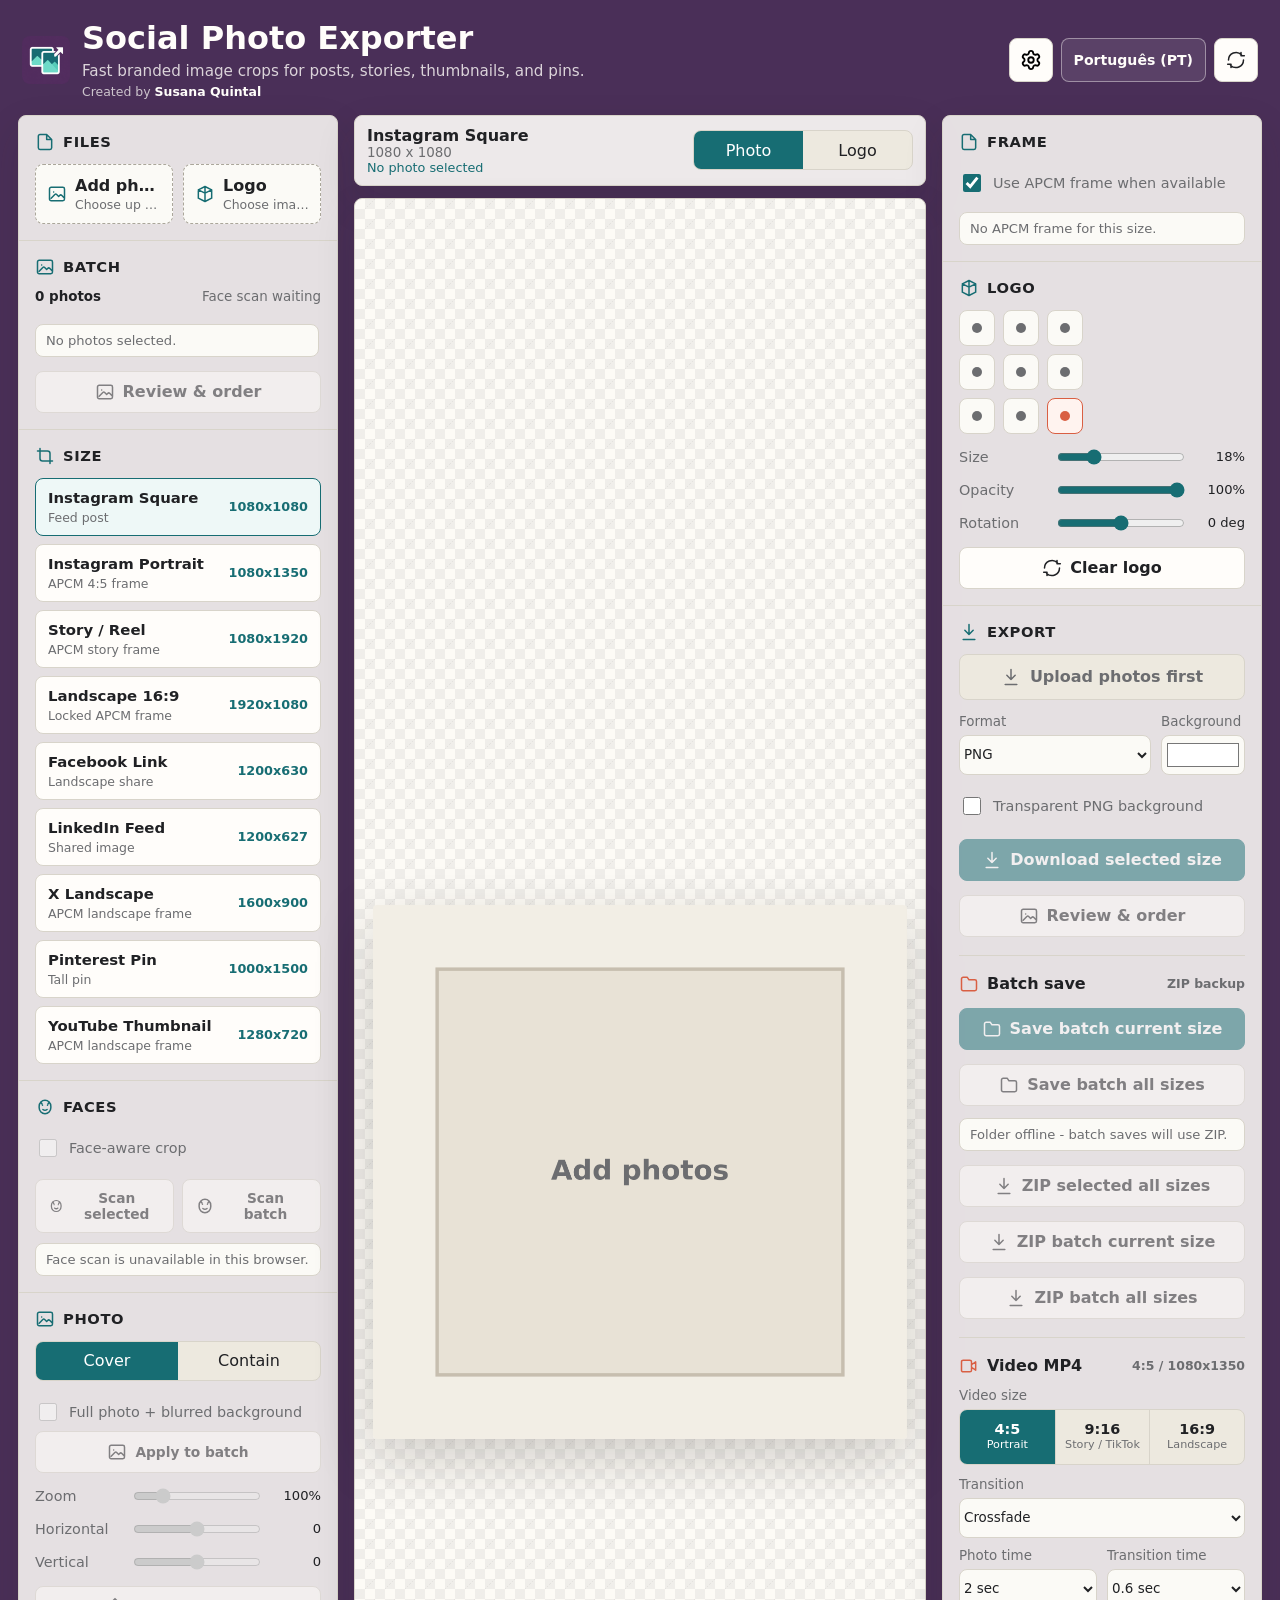
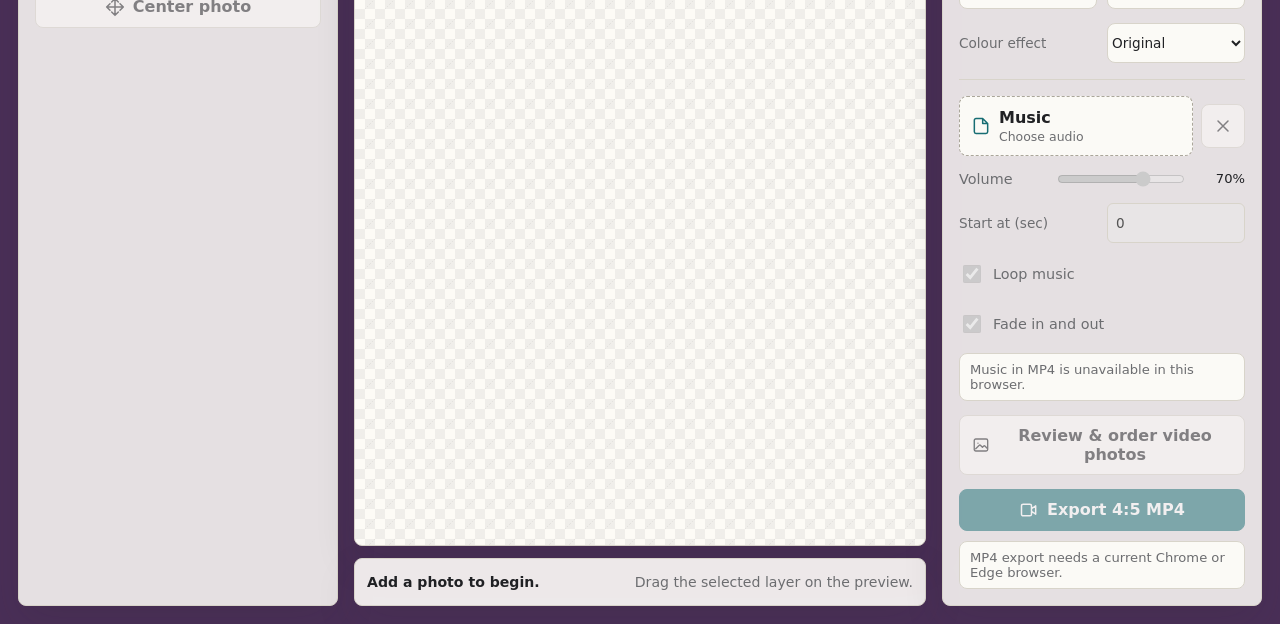
==== commit d32c081b: "Add saved settings and a new Social Photo Exporter app icon" ====
--- a/index.html
+++ b/index.html
@@ -8,9 +8,9 @@
     <meta name="apple-mobile-web-app-status-bar-style" content="black-translucent">
     <title>Social Photo Exporter</title>
     <link rel="manifest" href="manifest.webmanifest">
-    <link rel="icon" href="icons/app-icon.svg" type="image/svg+xml">
-    <link rel="apple-touch-icon" href="icons/app-icon-180.png">
-    <link rel="stylesheet" href="styles.css?v=20261003-music-effects">
+    <link rel="icon" href="icons/social-photo-exporter-v2-32.png" type="image/png">
+    <link rel="apple-touch-icon" href="icons/social-photo-exporter-v2-180.png">
+    <link rel="stylesheet" href="styles.css?v=20261003-settings-icon">
   </head>
   <body>
     <svg class="sprite" aria-hidden="true">
@@ -51,11 +51,18 @@
 
     <main class="app">
       <header class="topbar">
-        <div>
-          <h1>Social Photo Exporter</h1>
-          <p>Fast branded image crops for posts, stories, thumbnails, and pins.</p>
+        <div class="app-brand">
+          <img class="app-brand-icon" src="icons/social-photo-exporter-v2-192.png" alt="" width="48" height="48">
+          <div class="app-brand-copy">
+            <h1>Social Photo Exporter</h1>
+            <p>Fast branded image crops for posts, stories, thumbnails, and pins.</p>
+            <p class="creator-credit">Created by <strong>Susana Quintal</strong></p>
+          </div>
         </div>
         <div class="topbar-actions">
+          <button class="icon-button" id="openSettings" type="button" aria-label="Settings" title="Settings">
+            <img src="icons/settings-lucide.svg" alt="" width="22" height="22">
+          </button>
           <a class="language-link" href="pt/" lang="pt-PT" title="Português de Portugal">Português (PT)</a>
           <button class="icon-button" id="installApp" type="button" aria-label="Install app" title="Install app" hidden>
             <svg><use href="#icon-download"></use></svg>
@@ -480,6 +487,7 @@
       </div>
       <footer class="photo-order-footer"><button class="primary-button" id="donePhotoOrder" type="button">Done</button></footer>
     </dialog>
-    <script src="app.js?v=20261003-music-effects"></script>
+    <script src="app.js?v=20261003-settings-icon"></script>
+    <script src="settings.js?v=20261003-settings-icon"></script>
   </body>
 </html>
--- a/styles.css
+++ b/styles.css
@@ -70,6 +70,24 @@
   padding: 4px 4px 0;
 }
 
+.app-brand {
+  display: flex;
+  align-items: center;
+  min-width: 0;
+  gap: 12px;
+}
+
+.app-brand-copy {
+  min-width: 0;
+}
+
+.app-brand-icon {
+  width: 48px;
+  height: 48px;
+  flex: 0 0 auto;
+  border-radius: 8px;
+}
+
 .topbar h1 {
   margin: 0;
   color: #fffdfa;
@@ -1167,6 +1185,18 @@
 
   .topbar {
     align-items: flex-start;
+    flex-direction: column;
+    gap: 8px;
+  }
+
+  .topbar-actions {
+    width: 100%;
+    justify-content: flex-end;
+  }
+
+  .app-brand-icon {
+    width: 40px;
+    height: 40px;
   }
 
   .topbar h1 {
@@ -1273,6 +1303,122 @@
   }
 }
 
+.settings-dialog {
+  width: min(600px, calc(100vw - 24px));
+  height: min(780px, calc(100dvh - 24px));
+  max-height: calc(100dvh - 24px);
+  margin: auto;
+  padding: 0;
+  border: 1px solid var(--line);
+  border-radius: 8px;
+  background: #ffffff;
+  color: var(--ink);
+}
+
+.settings-dialog[open],
+.settings-dialog form {
+  display: flex;
+  flex-direction: column;
+  min-height: 0;
+}
+
+.settings-dialog form {
+  flex: 1;
+}
+
+.settings-dialog::backdrop {
+  background: rgba(0, 0, 0, 0.5);
+}
+
+.settings-header,
+.settings-footer {
+  display: flex;
+  align-items: center;
+  justify-content: space-between;
+  gap: 10px;
+  padding: 16px;
+  flex: 0 0 auto;
+}
+
+.settings-header {
+  border-bottom: 1px solid var(--line);
+}
+
+.settings-header h2 {
+  font-size: 1.1rem;
+  margin: 0;
+}
+
+.settings-content {
+  min-height: 0;
+  flex: 1;
+  overflow: auto;
+  display: grid;
+  gap: 16px;
+  padding: 16px;
+}
+
+.settings-grid {
+  display: grid;
+  grid-template-columns: repeat(2, minmax(0, 1fr));
+  gap: 14px;
+}
+
+.settings-field {
+  min-width: 0;
+  display: grid;
+  gap: 6px;
+  font-size: 0.85rem;
+  color: var(--muted);
+}
+
+.settings-field select {
+  min-width: 0;
+  width: 100%;
+  min-height: 42px;
+}
+
+.settings-checks {
+  display: grid;
+  grid-template-columns: repeat(2, minmax(0, 1fr));
+  gap: 12px;
+}
+
+.settings-checks label,
+.settings-remember {
+  display: flex;
+  align-items: center;
+  gap: 8px;
+  font-size: 0.85rem;
+}
+
+.settings-footer {
+  border-top: 1px solid var(--line);
+  display: grid;
+  grid-template-columns: repeat(2, minmax(0, 1fr));
+}
+
+.settings-footer button {
+  min-width: 0;
+  width: 100%;
+  margin: 0;
+  font-size: 0.85rem;
+  white-space: normal;
+}
+
+@media (max-width: 480px) {
+  .settings-grid,
+  .settings-checks {
+    grid-template-columns: 1fr;
+  }
+
+  .settings-header,
+  .settings-footer,
+  .settings-content {
+    padding: 12px;
+  }
+}
+
 @media (max-width: 480px) {
   .topbar h1 {
     font-size: 1.25rem;
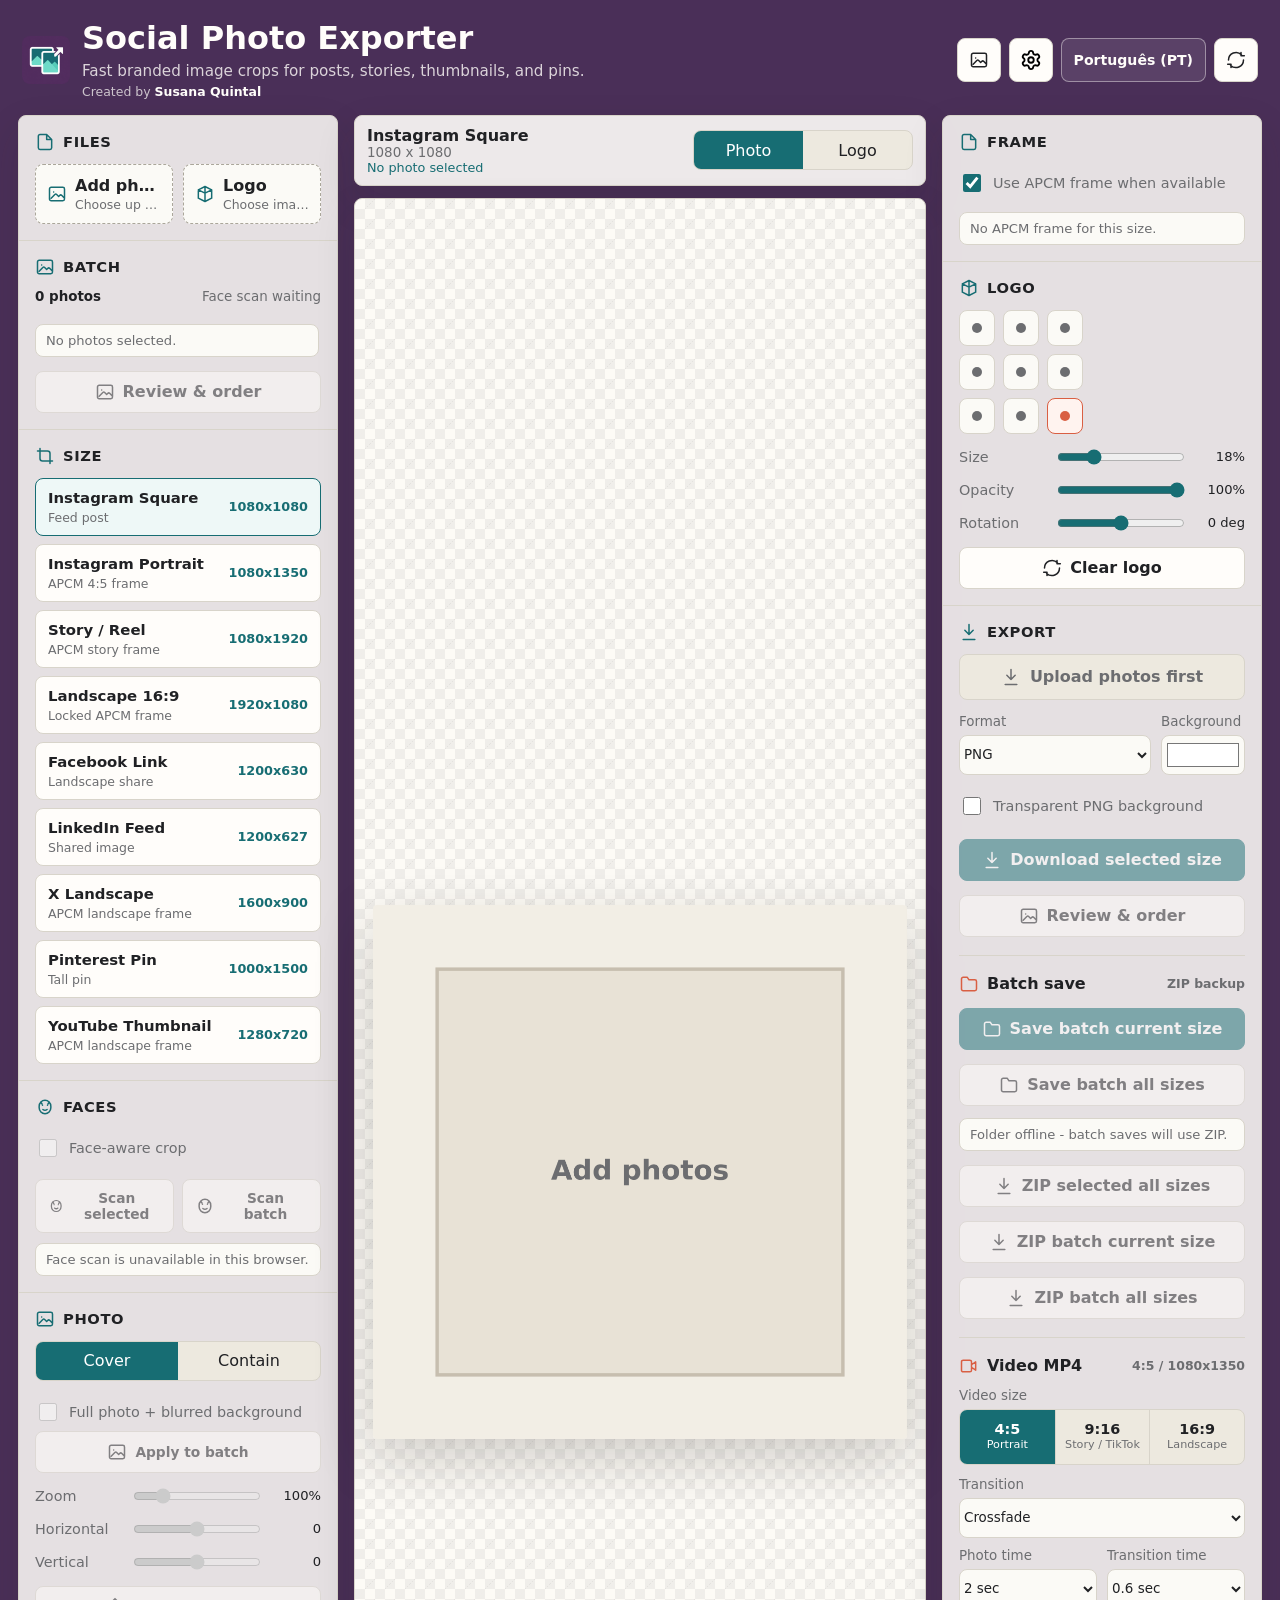
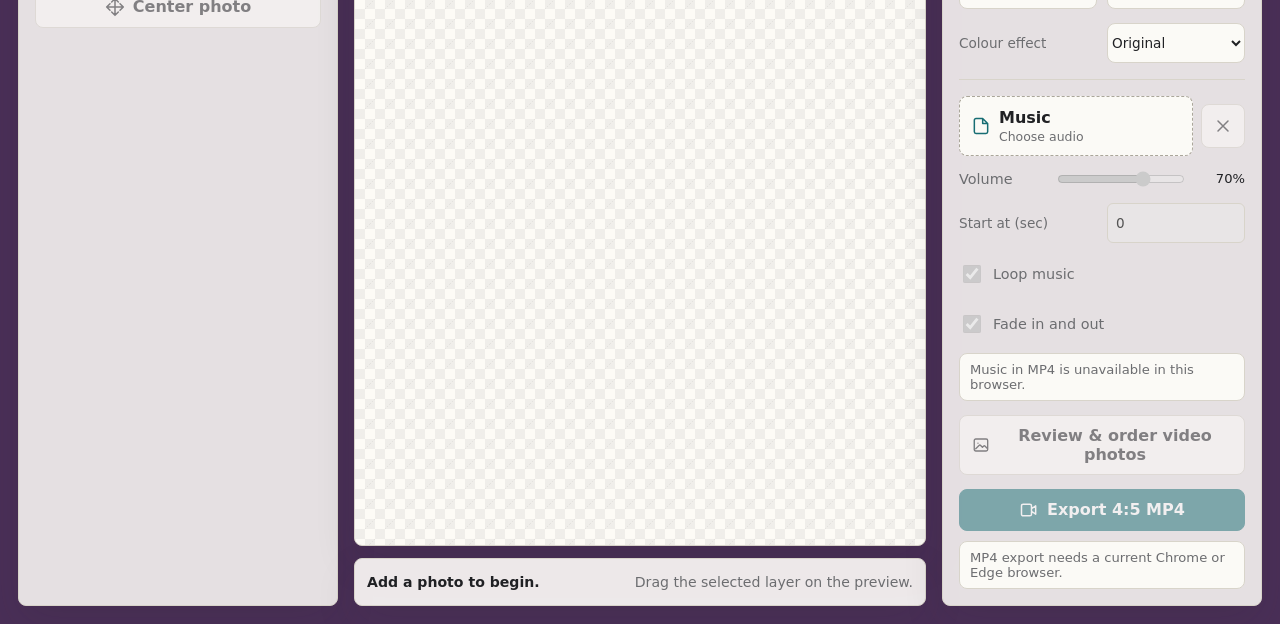
==== commit 777464ee: "Add offline Brand Sets and local project backups" ====
--- a/index.html
+++ b/index.html
@@ -489,5 +489,6 @@
     </dialog>
     <script src="app.js?v=20261003-settings-icon"></script>
     <script src="settings.js?v=20261003-settings-icon"></script>
+    <script src="library.js?v=20261009-library"></script>
   </body>
 </html>
--- a/styles.css
+++ b/styles.css
@@ -1463,3 +1463,21 @@
     display: block;
   }
 }
+/* Local library shares the settings dialog surface on desktop and mobile. */
+.library-dialog { width: min(720px, calc(100% - 24px)); }
+.library-dialog .settings-content { display: block; }
+.library-tabs { display: flex; gap: 8px; padding: 12px 20px; border-bottom: 1px solid #777; }
+.library-tabs button { padding: 8px 14px; border: 1px solid #777; border-radius: 4px; background: transparent; color: inherit; }
+.library-tabs button[aria-selected="true"] { background: #216b64; color: white; }
+#librarySave { display: flex; flex-direction: row; flex: none; align-items: end; gap: 12px; margin-bottom: 20px; flex-wrap: wrap; }
+#librarySave button { flex: 1 1 150px; min-width: 0; white-space: normal; }
+#librarySave label { flex: 1; min-width: 140px; }
+#libraryName { width: 100%; min-width: 0; padding: 10px; }
+#libraryBrandControls { display: grid; gap: 12px; margin-bottom: 20px; }
+#libraryBrandControls[hidden] { display: none; }
+#libraryBrandControls input { display: block; position: static; opacity: 1; pointer-events: auto; width: 100%; height: auto; min-width: 0; }
+.library-item { display: flex; flex-wrap: wrap; align-items: center; gap: 8px; border-bottom: 1px solid #777; padding: 14px 0; }
+.library-item > div { flex: 1 1 200px; min-width: 0; }
+.library-item strong { display: block; overflow-wrap: anywhere; }
+.library-item small { display: block; opacity: .75; margin-top: 4px; }
+.library-location { font-size: 12px; margin-right: auto; }
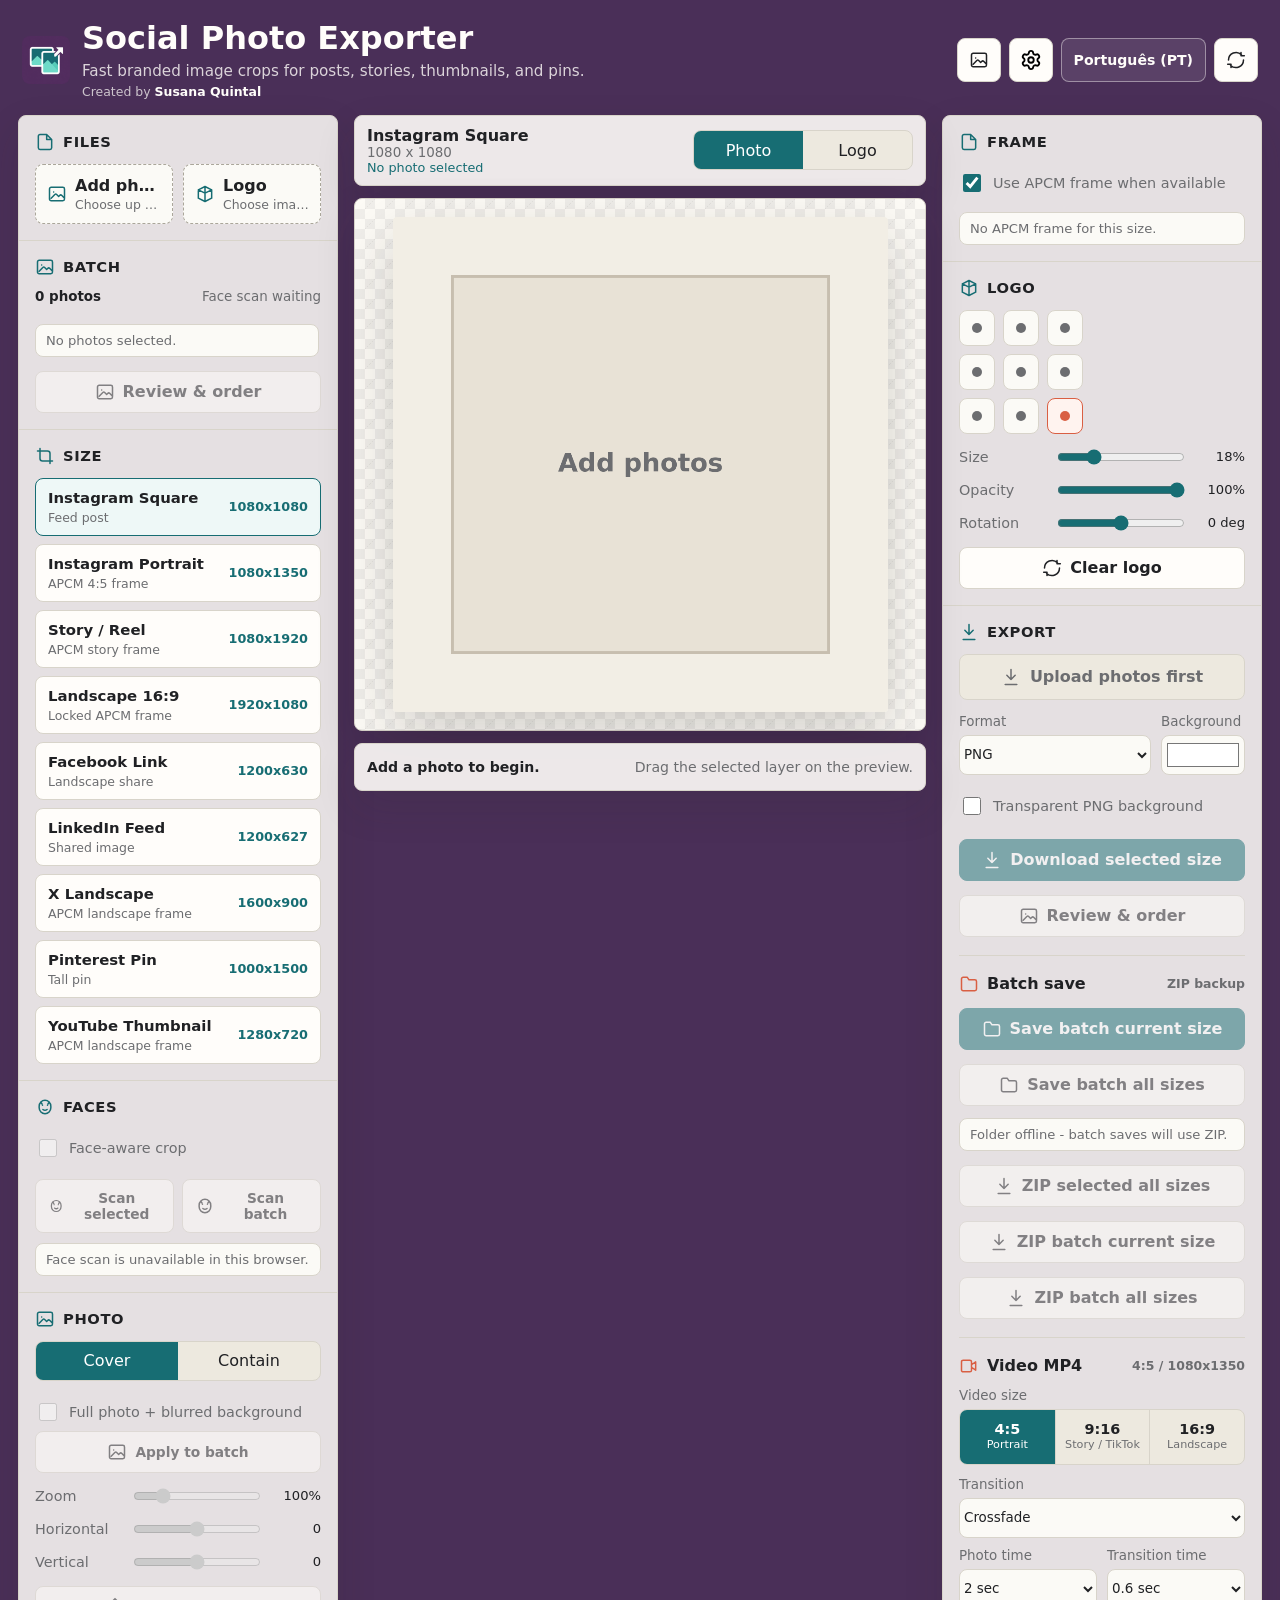
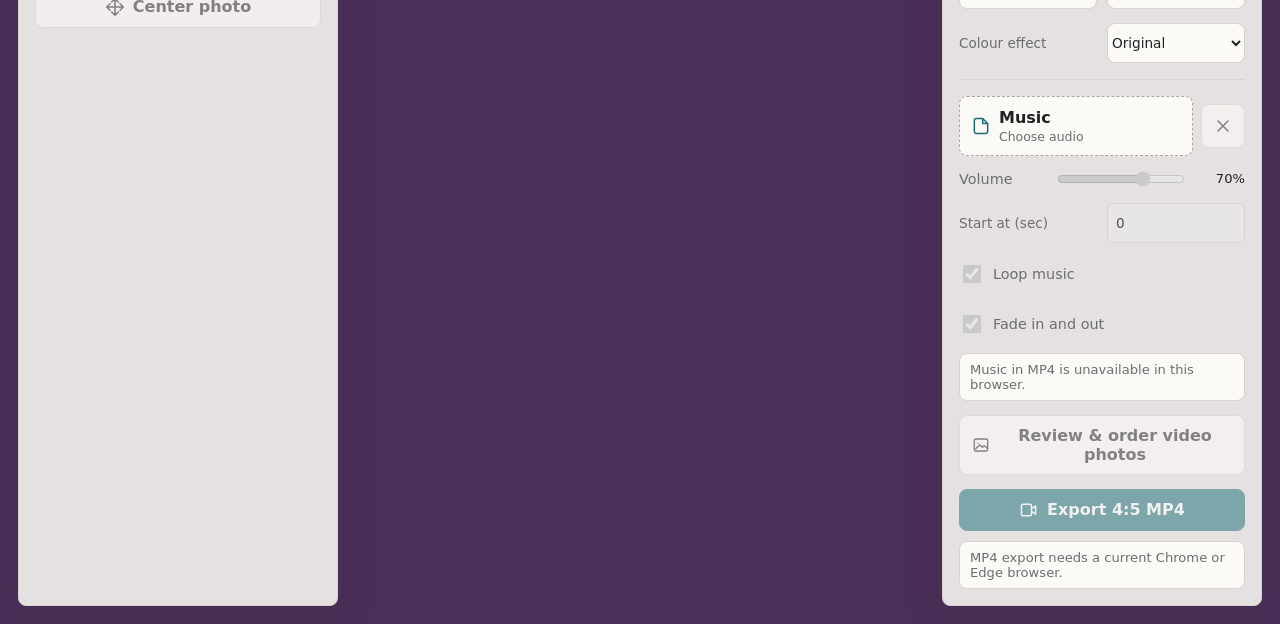
==== commit 95b0beed: "Keep selected photo preview beside uploads" ====
--- a/index.html
+++ b/index.html
@@ -120,7 +120,10 @@
               <strong id="batchCount">0 photos</strong>
               <span id="faceSummary">Face scan waiting</span>
             </div>
-            <div class="photo-list" id="photoList" aria-label="Selected photos"></div>
+            <div class="upload-review-row">
+              <div class="photo-list" id="photoList" aria-label="Selected photos"></div>
+              <div class="upload-preview"><canvas id="uploadPreviewCanvas" aria-label="Selected photo with logo"></canvas></div>
+            </div>
             <button class="secondary-button" data-open-photo-order type="button" disabled>
               <svg><use href="#icon-image"></use></svg>
               Review &amp; order
--- a/styles.css
+++ b/styles.css
@@ -543,9 +543,15 @@
 .stage {
   min-height: 0;
   display: grid;
-  grid-template-rows: auto minmax(280px, 1fr) auto;
+  grid-template-rows: auto auto auto;
   gap: 12px;
-}
+  align-self: start;
+  position: sticky;
+  top: 16px;
+}
+
+.stage .canvas-frame { align-items: start; }
+.upload-preview { display: none; }
 
 .stage-toolbar,
 .status-line {
@@ -616,7 +622,7 @@
   display: block;
   width: auto;
   max-width: 100%;
-  max-height: min(72vh, 820px);
+  max-height: min(55vh, 600px);
   border-radius: 4px;
   box-shadow: 0 20px 60px rgba(31, 27, 22, 0.2);
   touch-action: none;
@@ -1269,7 +1275,19 @@
 
   .workspace[data-mobile-view="preview"] > .stage {
     display: grid;
-  }
+    grid-template-rows: auto minmax(0, 1fr) auto;
+  }
+
+  .stage { position: static; align-self: stretch; }
+  .stage .canvas-frame { align-items: center; }
+  .upload-review-row { display: grid; grid-template-columns: minmax(100px, 1fr) minmax(0, 1.3fr); gap: 10px; align-items: start; }
+  .upload-review-row .photo-list { max-height: 240px; margin: 0; }
+  .upload-review-row .photo-item { min-width: 0; grid-template-columns: 36px minmax(0, 1fr); gap: 5px; padding: 5px; }
+  .upload-review-row .photo-thumb { width: 36px; height: 36px; }
+  .upload-review-row .photo-main strong { font-size: .72rem; }
+  .upload-review-row .face-pill { grid-column: 1 / -1; justify-self: start; max-width: 100%; }
+  .upload-preview { display: grid; place-items: start center; min-width: 0; padding: 6px; background: #fff; border: 1px solid var(--line); border-radius: 4px; }
+  #uploadPreviewCanvas { display: block; max-width: 100%; max-height: 240px; width: auto; height: auto; }
 
   .controls-panel,
   .export-panel,
